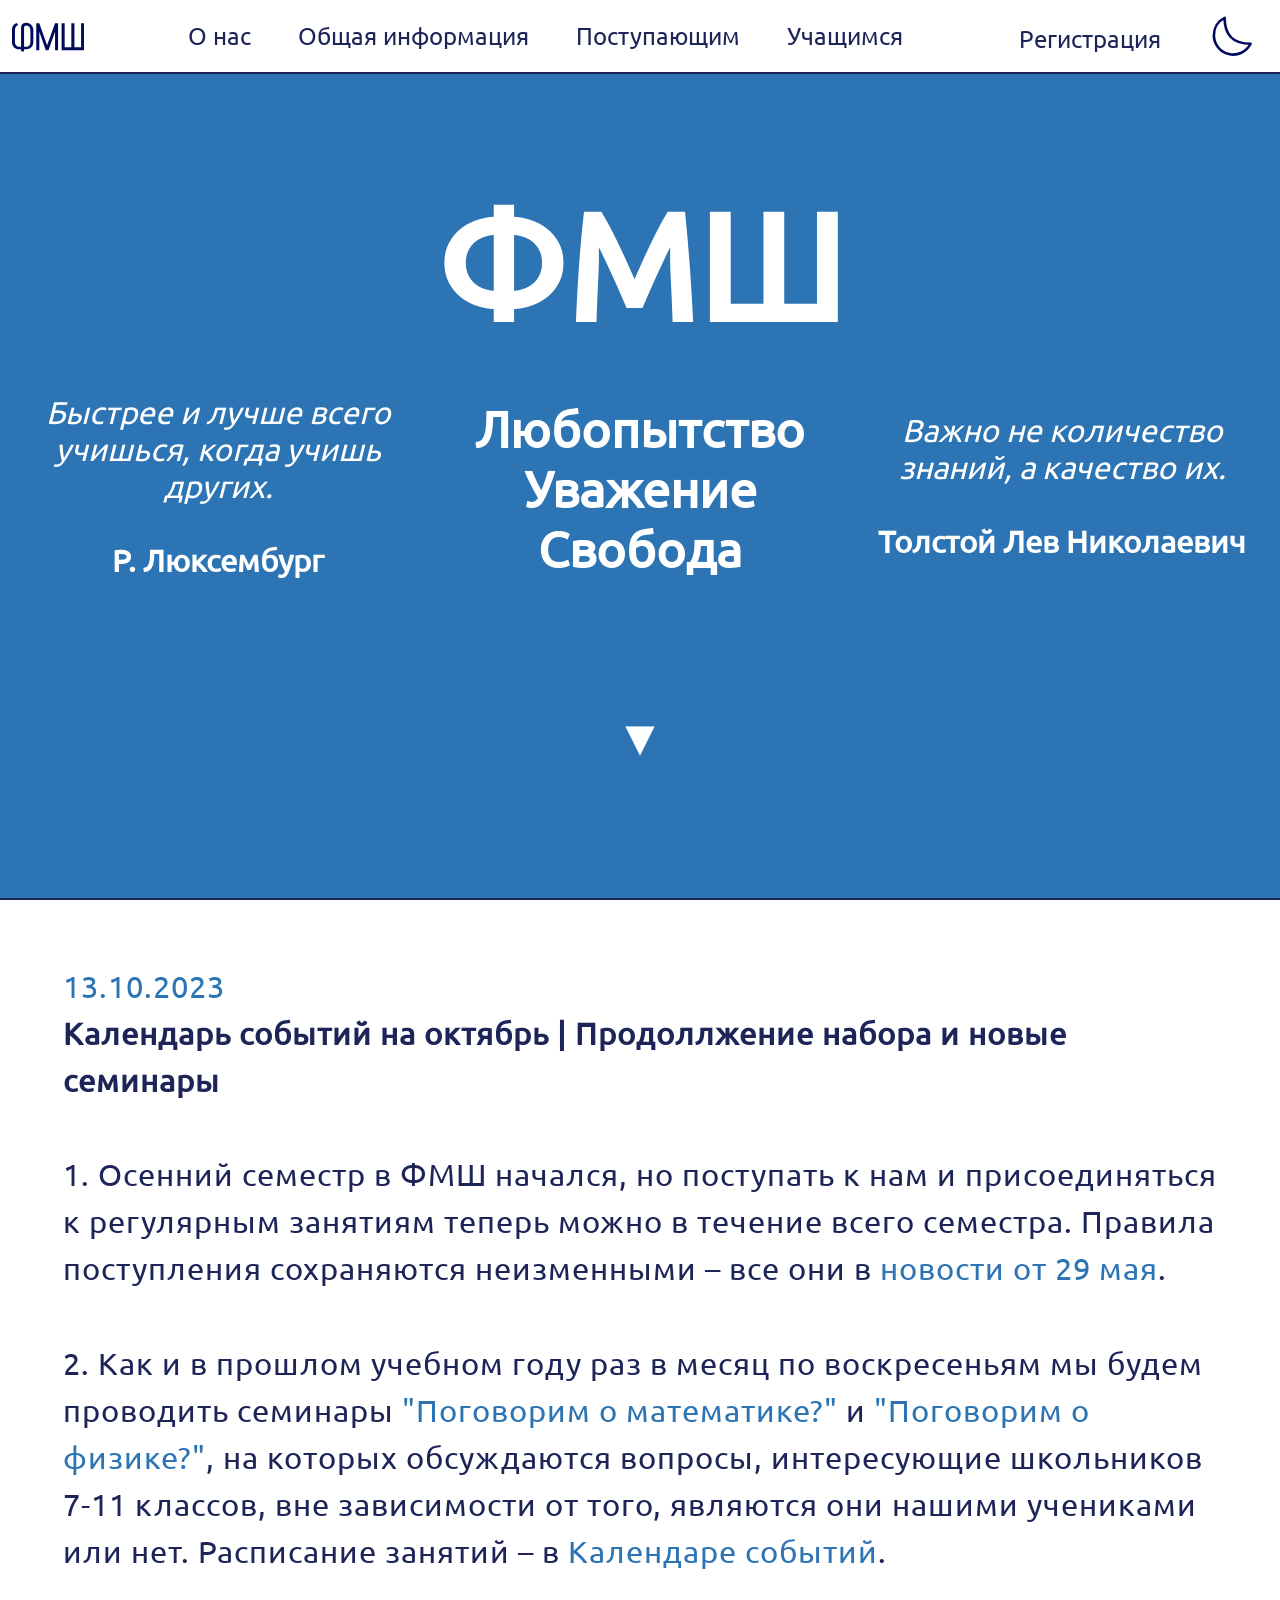
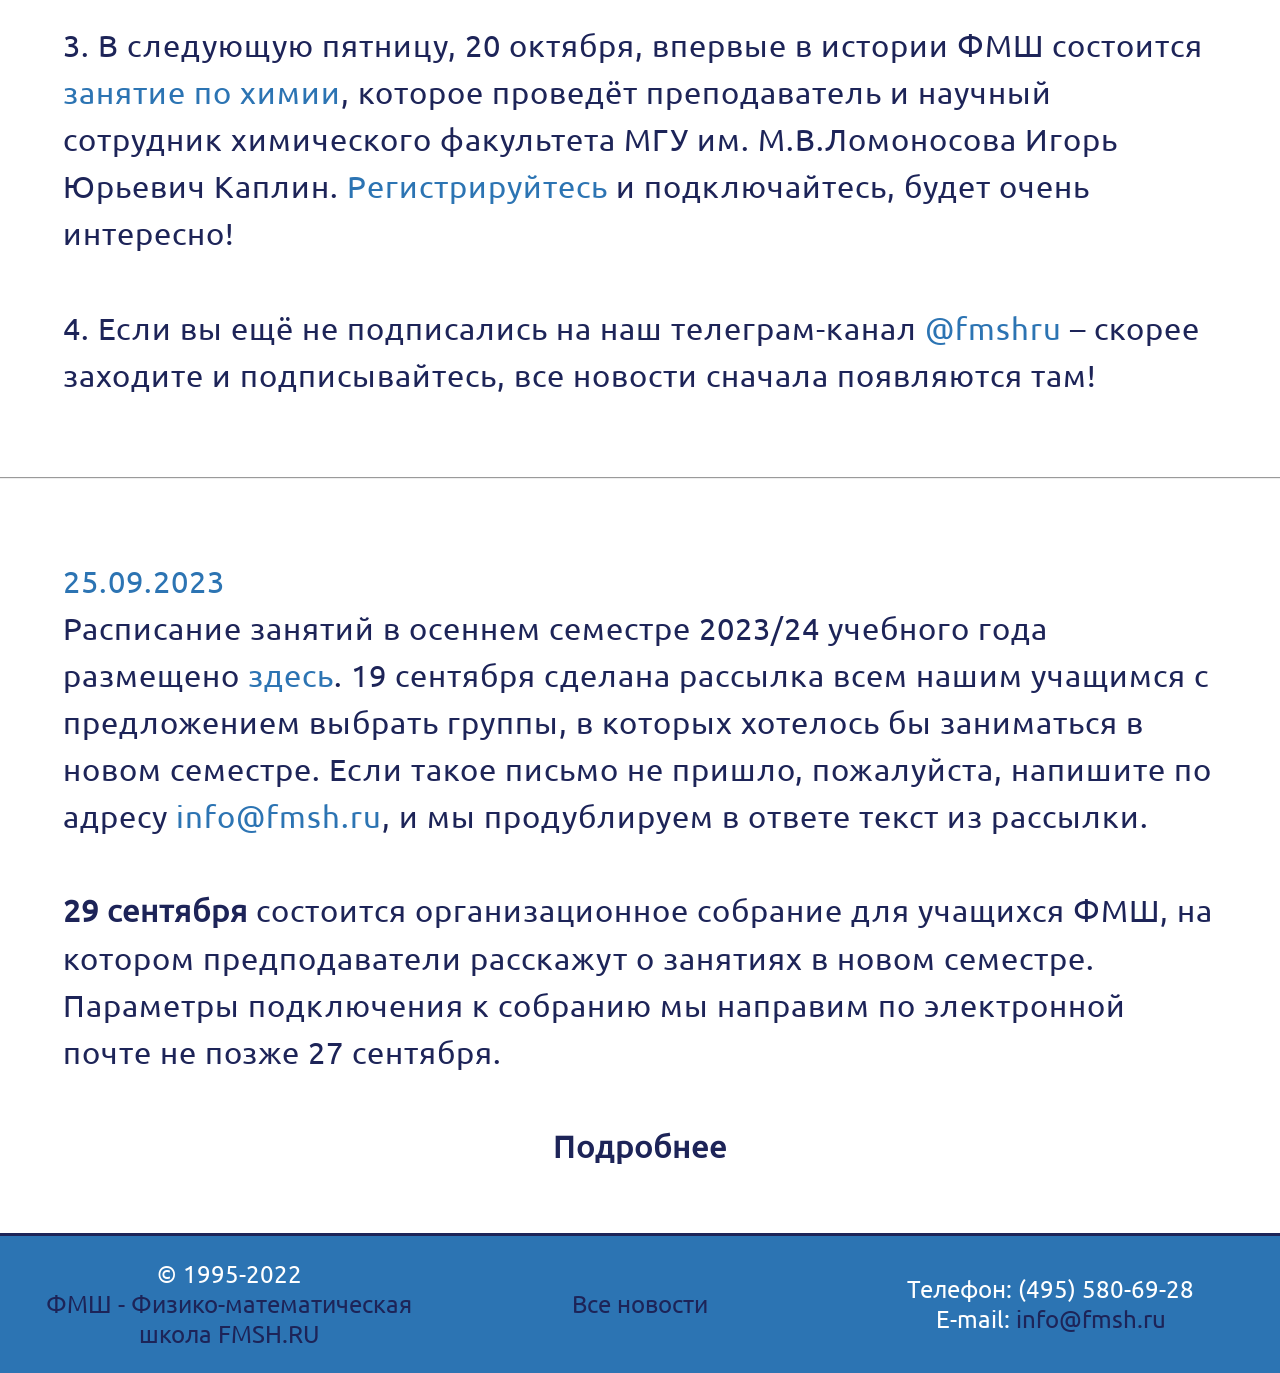
==== index.html @ 550b2a07 "Added quotes, tweaked the adaptove design" ====
<!doctype html>
<html lang="ru">

<head>
  <title>ФМШ :: Главная</title>

  <!-- General meta-tags -->
  <meta charset="utf-8">
  <meta name="description" content="Главная страница сайта ФМШ">
  <meta name="keywords" content="ФМШ, физико-математическая, физмат, школа, классическое образование, дополнительное образование, дистант, дистанционное образование, математика, физика, информатика">
  <meta content="width=device-width, initial-scale=1" name="viewport" />

  <!-- Robots' meta-tags -->
  <meta name="robots" content="index, follow">

  <!-- Resources -->
  <link rel="shortcut icon" href="favicon.ico" type="image/x-icon">
  <link rel="stylesheet" href="./css/styles.css">
  <script src="./js/scripts.js"></script>
</head>

<body>
  <div id="header-replacer"></div>
  <div id="header">
      <svg id="main-page-redirector" class="logo cursor-pointer" viewBox="0 0 500 500" xmlns="http://www.w3.org/2000/svg">
        <path d="M 126.655 191.862 L 125.856 190.673 Q 124.646 191.062 124.042 192.026 Q 123.437 192.989 123.437 194.527 L 123.437 200.513 Q 123.437 201.435 123.652 202.194 Q 123.867 202.952 124.329 203.506 Q 124.79 204.059 125.538 204.357 Q 126.286 204.654 127.332 204.654 L 128.049 204.654 L 128.049 205.679 L 129.566 205.863 L 129.566 204.654 L 130.407 204.654 Q 131.76 204.654 132.611 204.141 Q 133.461 203.629 133.851 202.706 Q 134.24 201.784 134.24 200.513 L 134.24 194.67 Q 134.24 193.42 133.789 192.497 Q 133.338 191.575 132.498 191.073 Q 131.657 190.57 130.468 190.57 Q 129.833 190.57 129.382 190.765 Q 128.931 190.96 128.634 191.298 Q 128.336 191.636 128.193 192.067 Q 128.049 192.497 128.049 192.969 L 128.049 203.383 L 127.332 203.383 Q 126.573 203.383 126.04 203.065 Q 125.507 202.747 125.231 202.163 Q 124.954 201.579 124.954 200.841 L 124.954 194.527 Q 124.954 193.707 125.169 193.164 Q 125.384 192.62 125.764 192.303 Q 126.143 191.985 126.655 191.862 Z M 130.407 203.383 L 129.566 203.383 L 129.566 193.276 Q 129.566 192.907 129.669 192.631 Q 129.771 192.354 130.007 192.2 Q 130.243 192.046 130.632 192.046 Q 131.35 192.046 131.821 192.436 Q 132.293 192.825 132.529 193.471 Q 132.764 194.117 132.764 194.916 L 132.764 200.841 Q 132.764 201.579 132.498 202.163 Q 132.231 202.747 131.709 203.065 Q 131.186 203.383 130.407 203.383 Z" transform="matrix(13.681724, 0, 0, 12.94599, -1689.293725, -2309.327882)"/>
        <path d="M 137.254 190.796 L 135.716 190.796 L 135.716 205.146 L 137.254 205.146 L 137.254 195.306 L 140.513 205.146 L 141.907 205.146 L 145.208 195.306 L 145.208 205.146 L 146.725 205.146 L 146.725 190.796 L 145.208 190.796 L 141.19 202.542 Z" transform="matrix(13.681724, 0, 0, 12.94599, -1689.293725, -2309.327882)"/>
        <path d="M 158.348 190.796 L 158.348 203.608 L 154.986 203.608 L 154.986 190.796 L 153.428 190.796 L 153.428 203.608 L 150.066 203.608 L 150.066 190.796 L 148.508 190.796 L 148.508 205.146 L 159.906 205.146 L 159.906 190.796 Z" transform="matrix(13.681724, 0, 0, 12.94599, -1689.293725, -2309.327882)"/>
      </svg>
    <div id="menu" class="navbar">
      <div class="dropdown vertical-align-center">
        <div class="dropbtn">
          <a href="faq.php">О нас</a>
          <div class="dropdown-content">
            <a href="faq.php#about">Что такое ФМШ</a>
            <a href="faq.php#history">История</a>
            <a href="faq.php#admin">Администрация</a>
            <a href="teachers.php">Преподаватели</a>
            <a href="contacts.php">Контакты</a>
          </div>
        </div>
      </div>
      <div class="dropdown vertical-align-center">
        <div class="dropbtn">
          <a href="news.php">Общая информация</a>
          <div class="dropdown-content">
            <a href="news.php">Новости</a>
            <a href="calendar.php">Календарь событий</a>
          </div>
        </div>
      </div>
      <div class="dropdown vertical-align-center">
        <div class="dropbtn">
          <a href="Entrance.php">Поступающим</a>
          <div class="dropdown-content">
            <a href="Entrance.php">Главное</a>
            <a href="resultExamen.php">Результаты экзаменов</a>
            <a href="variant.php">Варианты прошлых лет</a>
          </div>
        </div>
      </div>
      <div class="dropdown vertical-align-center">
        <div class="dropbtn">
          <a href="timetable.php">Учащимся</a>
          <div class="dropdown-content">
            <a href="timetable.php">Расписание</a>
            <a href="mathematics.php">Математика</a>
            <a href="physics.php">Физика</a>
            <a href="informatics.php">Информатика</a>
          </div>
        </div>
      </div>
    </div>
    <div class="horizontal-align-center">
      <a href="register.php" id="register">Регистрация</a>
      <svg xmlns="http://www.w3.org/2000/svg" class="x-small-padding logo cursor-pointer" id="theme-switcher" fill="none" viewBox="0 0 24 24" color="#000000"><path stroke="#000000" stroke-width="1.3" stroke-linecap="round" stroke-linejoin="round" d="M3 11.507a9.493 9.493 0 0 0 18 4.219c-8.507 0-12.726-4.22-12.726-12.726A9.494 9.494 0 0 0 3 11.507Z"></path></svg>
    </div>
  </div>
  <div id="mobile-navbar">
    <div class="vertical-align-center">
      <svg xmlns="http://www.w3.org/2000/svg" id="menu-button" class="emoji small-padding cursor-pointer" fill="none" viewBox="0 0 24 24" color="#000000"><path stroke="#000000" stroke-width="1.3" stroke-linecap="round" stroke-linejoin="round" d="M3 5h18M3 12h18M3 19h18"></path></svg>
    </div>
    <div class="mobile-navbar-link">
      <a href="faq.php">О нас</a>
    </div>
    <div class="mobile-navbar-link">
      <a href="news.php">Новости</a>
    </div>
    <div class="mobile-navbar-link">
      <a href="Entrance.php">Поступающим</a>
    </div>
    <div class="mobile-navbar-link">
      <a href="timetable.php">Учащимся</a>
    </div>
  </div>
  <div id="content">
    <div id="main-block">
      <div class="screen-third small-padding">
        <p class="quote">
          <i>Быстрее и лучше всего учишься, когда учишь других.</i>
          <br>
          <br>
          <b> Р. Люксембург </b>
        </p>
      </div>
      <div class="screen-third">
        <div class="vertical-align-center" style="flex: 1">
          <h1>ФМШ</h1>
        </div>
        <div id="slogan" class="vertical-align-center" style="flex: 1">
          <h2>Любопытство</h2>
          <h2>Уважение</h2>
          <h2>Свобода</h2>
        </div>
        <div class="vertical-align-center" style="flex: 1">
          <h3 class="floating cursor-pointer" id="scroller-1">
            ▼
          </h3>
        </div>
      </div>
      <div class="screen-third small-padding">
        <p class="quote">
          <i>Важно не количество знаний, а качество их.</i>
          <br>
          <br>
          <b> Толстой Лев Николаевич </b>
        </p>
      </div>
    </div>
    <div id="news">
      <div id="article-1" class="article">
        <div class="date">13.10.2023</div>
        <div class="article-text">
          <b>Календарь событий на октябрь | Продоллжение набора и новые семинары</b>
          <br><br>
          1. Осенний семестр в ФМШ начался, но поступать к нам и присоединяться к регулярным занятиям теперь можно в течение всего семестра. Правила поступления сохраняются неизменными – все они в <a href="#20230529">новости от 29 мая</a>.
          <br><br>
          2. Как и в прошлом учебном году раз в месяц по воскресеньям мы будем проводить семинары <a href="https://fmsh.ru/register.php?event=0dd71e706b844d7f4b781d222c8feb72">"Поговорим о математике?"</a> и <a href="https://fmsh.ru/register.php?event=3db3036c320fc97c6e656b41b08ceb99">"Поговорим о физике?"</a>, на которых обсуждаются вопросы, интересующие школьников 7-11 классов, вне зависимости от того, являются они нашими учениками или нет. Расписание занятий – в <a href="https://fmsh.ru/calendar.php">Календаре событий</a>.
          <br><br>
          3. В следующую пятницу, 20 октября, впервые в истории ФМШ состоится <a href="https://fmsh.ru/calendar.php#20231020">занятие по химии</a>, которое проведёт преподаватель и научный сотрудник химического факультета МГУ им. М.В.Ломоносова Игорь Юрьевич Каплин. <a href="https://fmsh.ru/register.php?event=101f2c8f809dcdaf25b923acf582dee6">Регистрируйтесь</a> и подключайтесь, будет очень интересно!
          <br><br>
          4. Если вы ещё не подписались на наш телеграм-канал <a href="https://t.me/fmshru">@fmshru</a> – скорее заходите и подписывайтесь, все новости сначала появляются там!
        </div>
      </div>
      <hr>
      <div id="article-2" class="article">
        <div class="date">25.09.2023</div>
        <div class="article-text">
          Расписание занятий в осеннем семестре 2023/24 учебного года размещено <a href="https://fmsh.ru/timetable.php">здесь</a>. 19 сентября сделана рассылка всем нашим учащимся с предложением выбрать группы, в которых хотелось бы заниматься в новом семестре. Если такое письмо не пришло, пожалуйста, напишите по адресу <a href="mailto:info@fmsh.ru">info@fmsh.ru</a>, и мы продублируем в ответе текст из рассылки.
          <br><br>
          <b>29 сентября</b> состоится организационное собрание для учащихся ФМШ, на котором предподаватели расскажут о занятиях в новом семестре. Параметры подключения к собранию мы направим по электронной почте не позже 27 сентября.
        </div>
        <br>
        <div class="show-more-button" onclick="location.href = 'fmsh.ru/news.php'"><b>Подробнее</b></div>
      </div>
    </div>
  </div>
  <div id="footer">
    <div id="copyright">
      © 1995-2022 <a href="mailto:info@fmsh.ru">ФМШ - Физико-математическая школа FMSH.RU</a>
    </div>
    <a href="news.php">Все новости</a>
    <div id="contacts">
      <div id="phone">Телефон: (495) 580-69-28</div>
      <div id="email">
        E-mail: <a href="mailto:info@fmsh.ru">info@fmsh.ru</a>
      </div>
    </div> 
  </div>
</body>

</html>
---- css/styles.css ----
/* ------ MAIN STYLING ------ */
@media screen and (min-width: 926px) {
    :root {
        --dark-blue: #1d2458;
        --blue: #2C74B3;
        --white: #ffffff;
        --theme-emoji-bright: invert(13%) sepia(42%) saturate(3586%) hue-rotate(220deg) brightness(86%) contrast(127%);
        --theme-emoji-dark: invert(100%) sepia(5%) saturate(19%) hue-rotate(180deg) brightness(106%) contrast(105%);
        
        --header-height: 3rem;

        --proportional-padding: 2em;
        --proportional-small-padding: 1em;
        --proportional-x-small-padding: 0.5em;
        --proportional-xx-small-padding: 0.25em;

        --small-font-size: 75%;
    }
    .navbar {
        margin-top: auto;
        margin-bottom: auto;
    
        display: inline-block;
    
        overflow: hidden;
    
        background-color: inherit;
    
        display: flex;
        flex-direction: row;
        justify-content: center;
        align-content: center;
        flex-wrap: wrap;
    
        height: 100%;
    }
    #mobile-navbar {
        display: none;
    }
    #main-block > * {
        text-align: center;
    }
    #main-block h1 {
        font-size: 150px;
        margin-bottom: 0;
    }
    #main-block h2 {
        font-size: 50px;
        margin: 0;
    }
    #main-block h3 {
        font-size: 50px;
        margin-top: 0;
    }
}
@media screen and (max-width: 925px) and (min-width: 720px) {
    :root {
        --dark-blue: #1d2458;
        --blue: #2C74B3;
        --white: #ffffff;
        --theme-emoji-bright: invert(13%) sepia(42%) saturate(3586%) hue-rotate(220deg) brightness(86%) contrast(127%);
        --theme-emoji-dark: invert(100%) sepia(5%) saturate(19%) hue-rotate(180deg) brightness(106%) contrast(105%);
        
        --header-height: 3rem;

        --proportional-padding: 2em 1em;
        --proportional-small-padding: 1em 0.5em;
        --proportional-x-small-padding: 0.5em 0.2em;
        --proportional-xx-small-padding: 0.25em 0.1em;

        --small-font-size: 75%;
    }
    .navbar {
        margin-top: auto;
        margin-bottom: auto;
    
        display: inline-block;
    
        overflow: hidden;
    
        background-color: inherit;
    
        display: flex;
        flex-direction: row;
        justify-content: center;
        align-content: center;
        flex-wrap: wrap;
    
        height: 100%;
    }
    #mobile-navbar {
        display: none;
    }
    #main-block > * {
        text-align: center;
    }
    #main-block h1 {
        font-size: 130px;
        margin-bottom: 10%;
    }
    #main-block h2 {
        font-size: 50px;
        margin: 0;
    }
    #main-block h3 {
        font-size: 50px;
        margin-top: 10%;
    }
}
@media screen and (max-width: 719px) {
    :root {
        --dark-blue: #1d2458;
        --blue: #2C74B3;
        --white: #ffffff;
        --theme-emoji-bright: invert(13%) sepia(42%) saturate(3586%) hue-rotate(220deg) brightness(86%) contrast(127%);
        --theme-emoji-dark: invert(100%) sepia(5%) saturate(19%) hue-rotate(180deg) brightness(106%) contrast(105%);
        
        --header-height: 3rem;

        --proportional-padding: 1em;
        --proportional-small-padding: 0.5em;
        --proportional-x-small-padding: 0.2em;
        --proportional-xx-small-padding: 0.1em;

        --small-font-size: 75%;
    }
    .navbar {
        display: none;
    }
    #mobile-navbar {
        z-index: 3;
        display: block;
        position: fixed;
        bottom: calc(var(--header-height) / 2);
        right: calc(var(--header-height) / 2);
        width: var(--header-height);
        height: var(--header-height);
        border-radius: 50%;
        background-color: var(--white);
        border: 2px solid var(--dark-blue);
    }
    .mobile-navbar-link {
        position: relative;
        bottom: calc((var(--header-height)) * 5);
        transform: translateX(150%);
        margin: 0.1em;
        background-color: var(--white);
        color: var(--dark-blue);
        padding: var(--proportional-small-padding);
        width: max-content;
        max-height: var(--header-height);
        text-align: right;
        float: right;
        border: 2px solid var(--dark-blue);
        border-radius: 5px;
        overflow: hidden;
    }
    @keyframes appear {
        0% {
            transform: translateX(150%);
        }
        100% {
            transform: translateX(0);
        }
    }
    @-o-keyframes appear {
        0% {
            transform: translateX(150%);
        }
        100% {
            transform: translateX(0);
        }
    }
    @-moz-keyframes appear {
        0% {
            transform: translateX(150%);
        }
        100% {
            transform: translateX(0);
        }
    }
    @-webkit-keyframes appear {
        0% {
            transform: translateX(150%);
        }
        100% {
            transform: translateX(0);
        }
    }
    .appearing {
        animation: appear 0.2s ease-in forwards;
        -moz-animation: appear 0.2s ease-in forwards;
        -o-animation: appear 0.2s ease-in forwards;
        -webkit-animation: appear 0.2s ease-in forwards;
    }
    @keyframes disappear {
        0% {
            transform: translateX(0);
        }
        100% {
            transform: translateX(150%);
        }
    }
    @-o-keyframes disappear {
        0% {
            transform: translateX(0);
        }
        100% {
            transform: translateX(150%);
        }
    }
    @-moz-keyframes disappear {
        0% {
            transform: translateX(0);
        }
        100% {
            transform: translateX(150%);
        }
    }
    @-webkit-keyframes disappear {
        0% {
            transform: translateX(0);
        }
        100% {
            transform: translateX(150%);
        }
    }
    .disappearing {
        animation: disappear 0.2s ease-out forwards;
        -moz-animation: disappear 0.2s ease-out forwards;
        -o-animation: disappear 0.2s ease-out forwards;
        -webkit-animation: disappear 0.2s ease-out forwards;
    }
    @keyframes rotate {
        0% {
            rotate: 0;
        }
        100% {
            rotate: -90deg;
        }
    }
    @-o-keyframes rotate {
        0% {
            rotate: 0;
        }
        100% {
            rotate: -90deg;
        }
    }
    @-moz-keyframes rotate {
        0% {
            rotate: 0;
        }
        100% {
            rotate: -90deg;
        }
    }
    @-webkit-keyframes rotate {
        0% {
            rotate: 0;
        }
        100% {
            rotate: -90deg;
        }
    }
    .rotating {
        animation: rotate 0.2s ease-in forwards;
        -moz-animation: rotate 0.2s ease-in forwards;
        -o-animation: rotate 0.2s ease-in forwards;
        -webkit-animation: rotate 0.2s ease-in forwards;
    }
    @keyframes rotate-back {
        0% {
            rotate: -90deg;
        }
        100% {
            rotate: 0;
        }
    }
    @-o-keyframes rotate-back {
        0% {
            rotate: -90deg;
        }
        100% {
            rotate: 0;
        }
    }
    @-moz-keyframes rotate-back {
        0% {
            rotate: -90deg;
        }
        100% {
            rotate: 0;
        }
    }
    @-webkit-keyframes rotate-back {
        0% {
            rotate: -90deg;
        }
        100% {
            rotate: 0;
        }
    }
    .rotating-back {
        animation: rotate-back 0.2s ease-out forwards;
        -moz-animation: rotate-back 0.2s ease-out forwards;
        -o-animation: rotate-back 0.2s ease-out forwards;
        -webkit-animation: rotate-back 0.2s ease-out forwards;
    }
    #slogan {
        display: none;
    }
    #main-block > * {
        text-align: center;
        margin: 0;
    }
    #main-block h1 {
        font-size: 700%;
        margin-bottom: 10%;
        margin-top: 70%;
    }
    #main-block h3 {
        font-size: 300%;
        margin-bottom: 70%;
        margin-top: 10%;
    }
    .quote {
        display: none;
    }
    body {
        overflow-y: scroll;
        overflow-x: hidden;
        scrollbar-width: none; /* Firefox */
        -ms-overflow-style: none;  /* Internet Explorer 10+ */
    }
    body::-webkit-scrollbar { /* WebKit */
        overflow-x: hidden;
        width: 0;
        height: 0;
    }
    #register {
        border-radius: 5px;
    }
}
@font-face {
    font-family: UbuntuRegular;
    src: url("../Ubuntu-Regular.ttf");
}
html, body {
    height: 100%;
    background-color: var(--white);
    font-family: UbuntuRegular;
    font-size: calc(0.75em + 1vw);
    margin: 0;
    box-sizing: border-box;
    -webkit-user-select: none; /* Safari */
    -ms-user-select: none; /* IE 10 and IE 11 */
    user-select: none; /* Standard syntax */
}
*, *:before, *:after {
    box-sizing: inherit;
}
*:focus, *:active {
    -webkit-tap-highlight-color: transparent;
    outline: none;
    cursor: default;
    -webkit-tap-highlight-color: transparent;
}
* {
    scrollbar-width: thin;
    scrollbar-color: var(--blue) var(--white);
}
*::-webkit-scrollbar {
    width: 12px;
}
*::-webkit-scrollbar-track {
    background: var(--white);
} 
*::-webkit-scrollbar-thumb {
    background-color: var(--blue);
    border-radius: 20px;
    border: 3px solid var(--white);
}
*::-o-scrollbar {
    width: 12px;
}
*::-o-scrollbar-track {
    background: var(--white);
} 
*::-o-scrollbar-thumb {
    background-color: var(--blue);
    border-radius: 20px;
    border: 3px solid var(--white);
}
*::-moz-scrollbar {
    width: 12px;
}
*::-moz-scrollbar-track {
    background: var(--white);
} 
*::-moz-scrollbar-thumb {
    background-color: var(--blue);
    border-radius: 20px;
    border: 3px solid var(--white);
}
/* ------ MAIN STYLING ------ */

/* ----- GENERAL STYLING ---- */
.xx-small-padding {
    padding: var(--proportional-xx-small-padding);
}
.x-small-padding {
    padding: var(--proportional-x-small-padding);
}
.small-padding {
    padding: var(--proportional-small-padding);
}
a {
    display: inline-block;

    color: var(--dark-blue);

    margin-top: auto;
    margin-bottom: auto;

    text-decoration: none;
    text-align: center;
}
button {
    border: none;
    text-align: center;
    text-decoration: none;

    display: block;

    background-color: inherit;
    color: var(--dark-blue);

    cursor: pointer;
}
hr {
    border-right : 0;
    border-left: 0;
    width: 100%;
}
.vertical-align-center {
    display: flex;
    flex-direction: column;
    justify-content: center;
}
.horizontal-align-center {
    display: flex;
    flex-direction: row;
    justify-content: center;
}
/* ----- GENERAL STYLING ---- */

/* ----- HEADER STYLING ----- */
#header-replacer {
    background-color: var(--white);
    width: 100%;
    height: var(--header-height);
}
#header {
    display: flex;
    flex-direction: row;
    justify-content: space-between;
    align-content: center;

    z-index: 3;

    height: var(--header-height);
    position: fixed;
    width: 100%;
    top: 0;
    font-size: var(--small-font-size);
    border-bottom: 2px solid var(--dark-blue);
}
.dropbtn {
    border: none;
    outline: none;
    background-color: inherit;
    margin: 0;
    overflow: hidden;
}
.dropdown:hover {
    background-color: var(--dark-blue);
}
.dropbtn:hover > a {
    color: var(--white);
}
.navbar a {
    padding: var(--proportional-small-padding);
}
.dropdown-content {
    display: none;
    position: absolute;
    z-index: 1;
    border-radius: 0 0 0.2em 0.2em;
    border-bottom: 2px solid var(--dark-blue);
    border-right: 2px solid var(--dark-blue);
    border-left: 2px solid var(--dark-blue);
    border-top: 2px solid var(--dark-blue);
    background-color: var(--white);
}
.dropdown-content > a {
    float: none;
    display: block;
    text-align: left;
}
.dropdown:hover .dropdown-content {
    display: block;
}
#register:hover, #register:hover > a {
    background-color: var(--dark-blue);
    color: var(--white);
}
#register {
    padding: var(--proportional-small-padding);
}
.emoji {
    filter: var(--theme-emoji-bright);
}
.logo {
    filter: var(--theme-emoji-bright);
    margin-left: 0.5em;
    margin-right: 0.5em;
}
/* ----- HEADER STYLING ----- */

/* --- MAIN-BLOCK STYLING --- */
#main-block {
    width: 100%;
    height: calc(100vh - var(--header-height));
    display: flex;
    flex-direction: row;
    justify-content: space-evenly;
    align-content: center;
    border-bottom: var(--dark-blue) solid 2px;
}
.screen-third {
    flex: 1;
    display: flex;
    height: 100%;
    flex-direction: column;
    justify-content: center;
    align-content: center;
}
@keyframes float {
    0% {
        transform: translatey(0px);
    }
    50% {
        transform: translatey(-20px);
    }
    100% {
        transform: translatey(0px);
    }
}
@-o-keyframes float {
    0% {
        transform: translatey(0px);
    }
    50% {
        transform: translatey(-20px);
    }
    100% {
        transform: translatey(0px);
    }
}
@-moz-keyframes float {
    0% {
        transform: translatey(0px);
    }
    50% {
        transform: translatey(-20px);
    }
    100% {
        transform: translatey(0px);
    }
}
@-webkit-keyframes float {
    0% {
        transform: translatey(0px);
    }
    50% {
        transform: translatey(-20px);
    }
    100% {
        transform: translatey(0px);
    }
}

@keyframes link_chosen {
    0% {
        text-decoration-color: rgba(0, 0, 0, 0);
    }
    100% {
        text-decoration-color: var(--dark-blue);
    }
}
@-o-keyframes link_chosen {
    0% {
        text-decoration-color: rgba(0, 0, 0, 0);
    }
    100% {
        text-decoration-color: var(--dark-blue);
    }
}
@-moz-keyframes link_chosen {
    0% {
        text-decoration-color: rgba(0, 0, 0, 0);
    }
    100% {
        text-decoration-color: var(--dark-blue);
    }
}
@-webkit-keyframes link_chosen {
    0% {
        text-decoration-color: rgba(0, 0, 0, 0);
    }
    100% {
        text-decoration-color: var(--dark-blue);
    }
}

.dropdown-content > :hover {
    text-decoration: underline;
    animation: link_chosen 0.5s ease-out forwards;
    -moz-animation: link_chosen 0.5s ease-out forwards;
    -o-animation: link_chosen 0.5s ease-out forwards;
    -webkit-animation: link_chosen 0.5s ease-out forwards;
}
.floating {
    animation: float 2s ease-in-out infinite;
    -moz-animation: float 2s ease-in-out infinite;
    -o-animation: float 2s ease-in-out infinite;
    -webkit-animation: float 2s ease-in-out infinite;
}
#scroller-1 {
    padding: var(--medium-padding);
    z-index: 1;
}
.cursor-pointer:hover {
    cursor: pointer;
}
/* --- MAIN-BLOCK STYLING --- */

/* ------ TEXT STYLING ------ */
#news {
    display: flex;
    flex-direction: column;
    justify-content: space-around;
    align-content: center;
}
.article {
    color: var(--dark-blue);

    line-height: 1.5em;
    letter-spacing: 1px;

    margin-top: auto;
    margin-bottom: auto;

    padding: var(--proportional-padding);
}
.article a {
    color: var(--blue);
    display: inline;
}
.article a:hover {
    color: var(--dark-blue);
}
.date {
    color: var(--blue);
}
.show-more-button {
    width: 100%;
    text-align: center;
    cursor: pointer;
}
/* ------ TEXT STYLING ------ */

/* ----- FOOTER STYLING ----- */
#footer {
    bottom: 0;

    display: flex;
    flex-direction: row;
    justify-content: space-around;
    align-content: center;
    flex-wrap: wrap;

    width: 100%;

    background-color: var(--blue);
    color: var(--white);

    border-top: var(--dark-blue);
    border-width: 3px;
    border-style: solid;
    border-right: var(--blue);
    border-left: var(--blue);
    border-bottom: var(--blue);

    font-size: var(--small-font-size);
    padding: var(--proportional-small-padding);
}
#footer a {
    color: var(--dark-blue);
}
#footer a:hover {
    color: var(--white);
}
#footer > * {
    flex: 1;
    text-align: center;

    display: inline-block;

    margin-top: auto;
    margin-bottom: auto;
}
/* ----- FOOTER STYLING ----- */
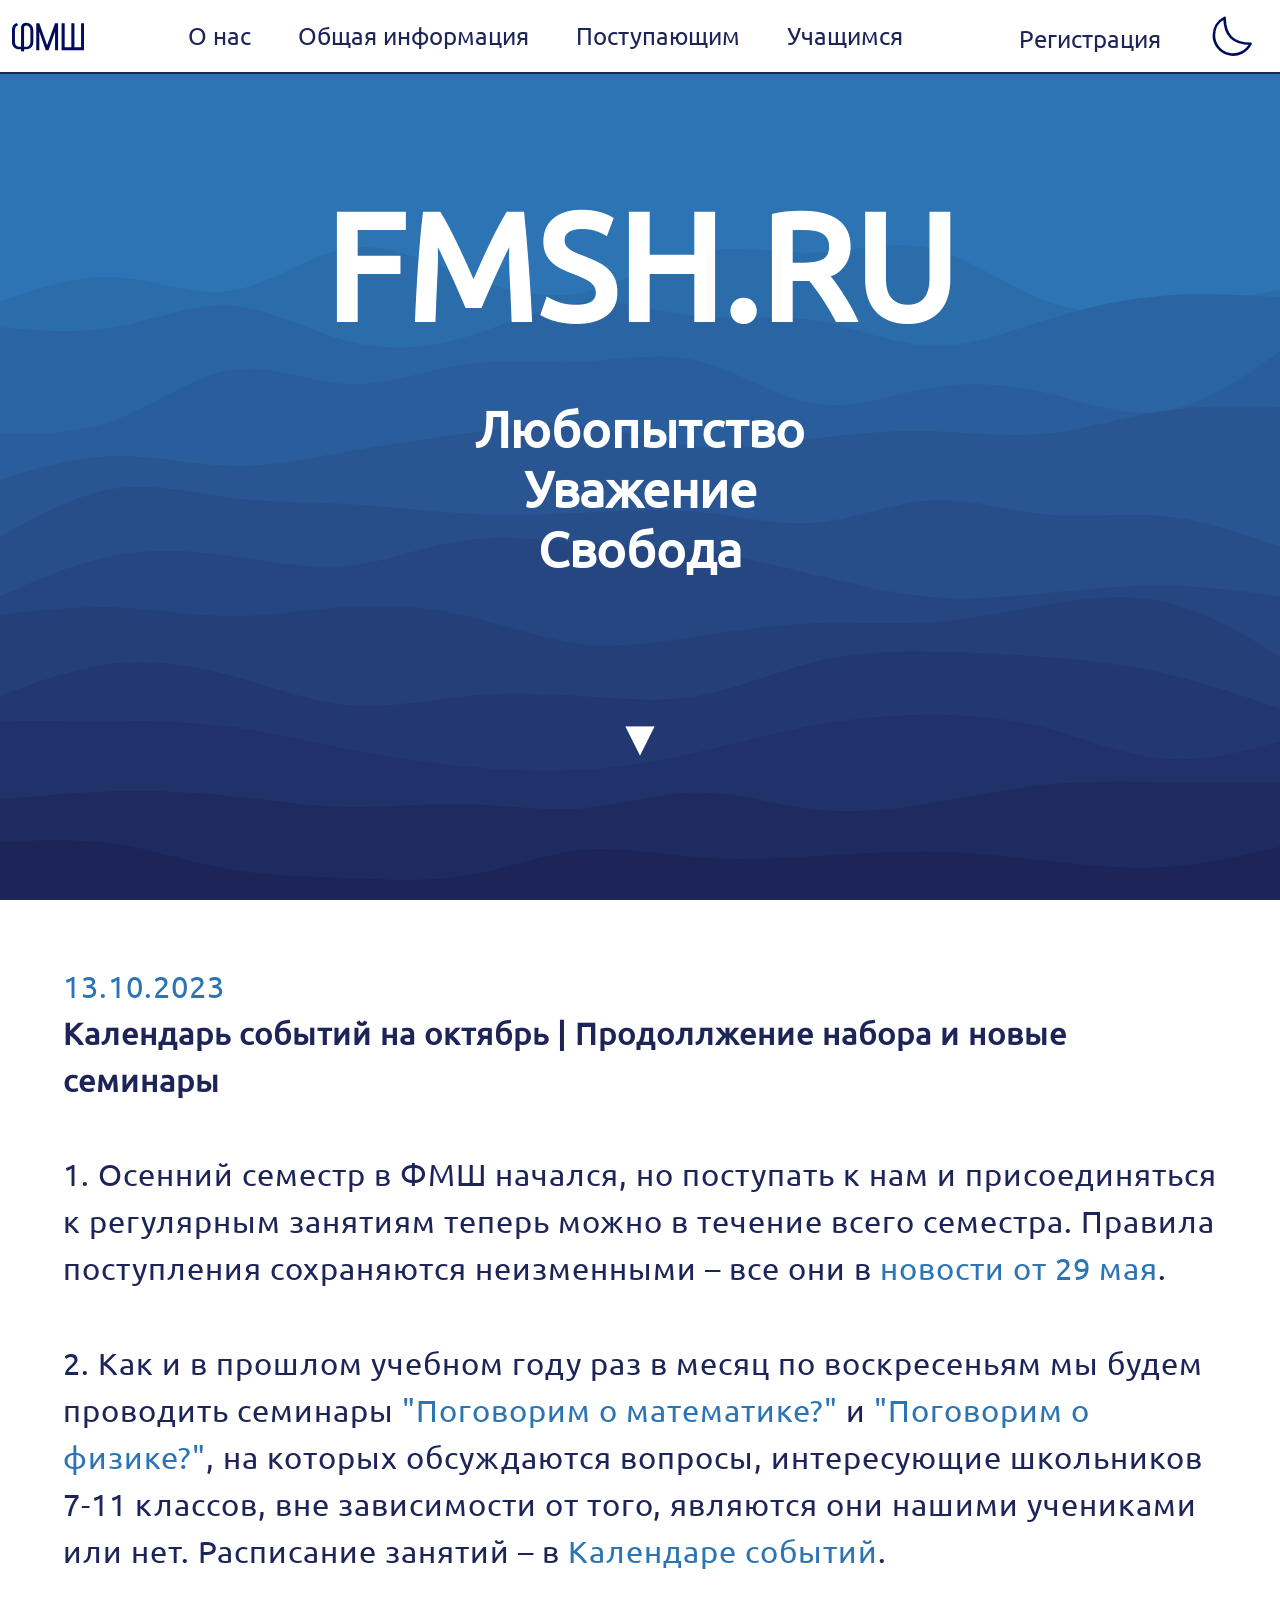
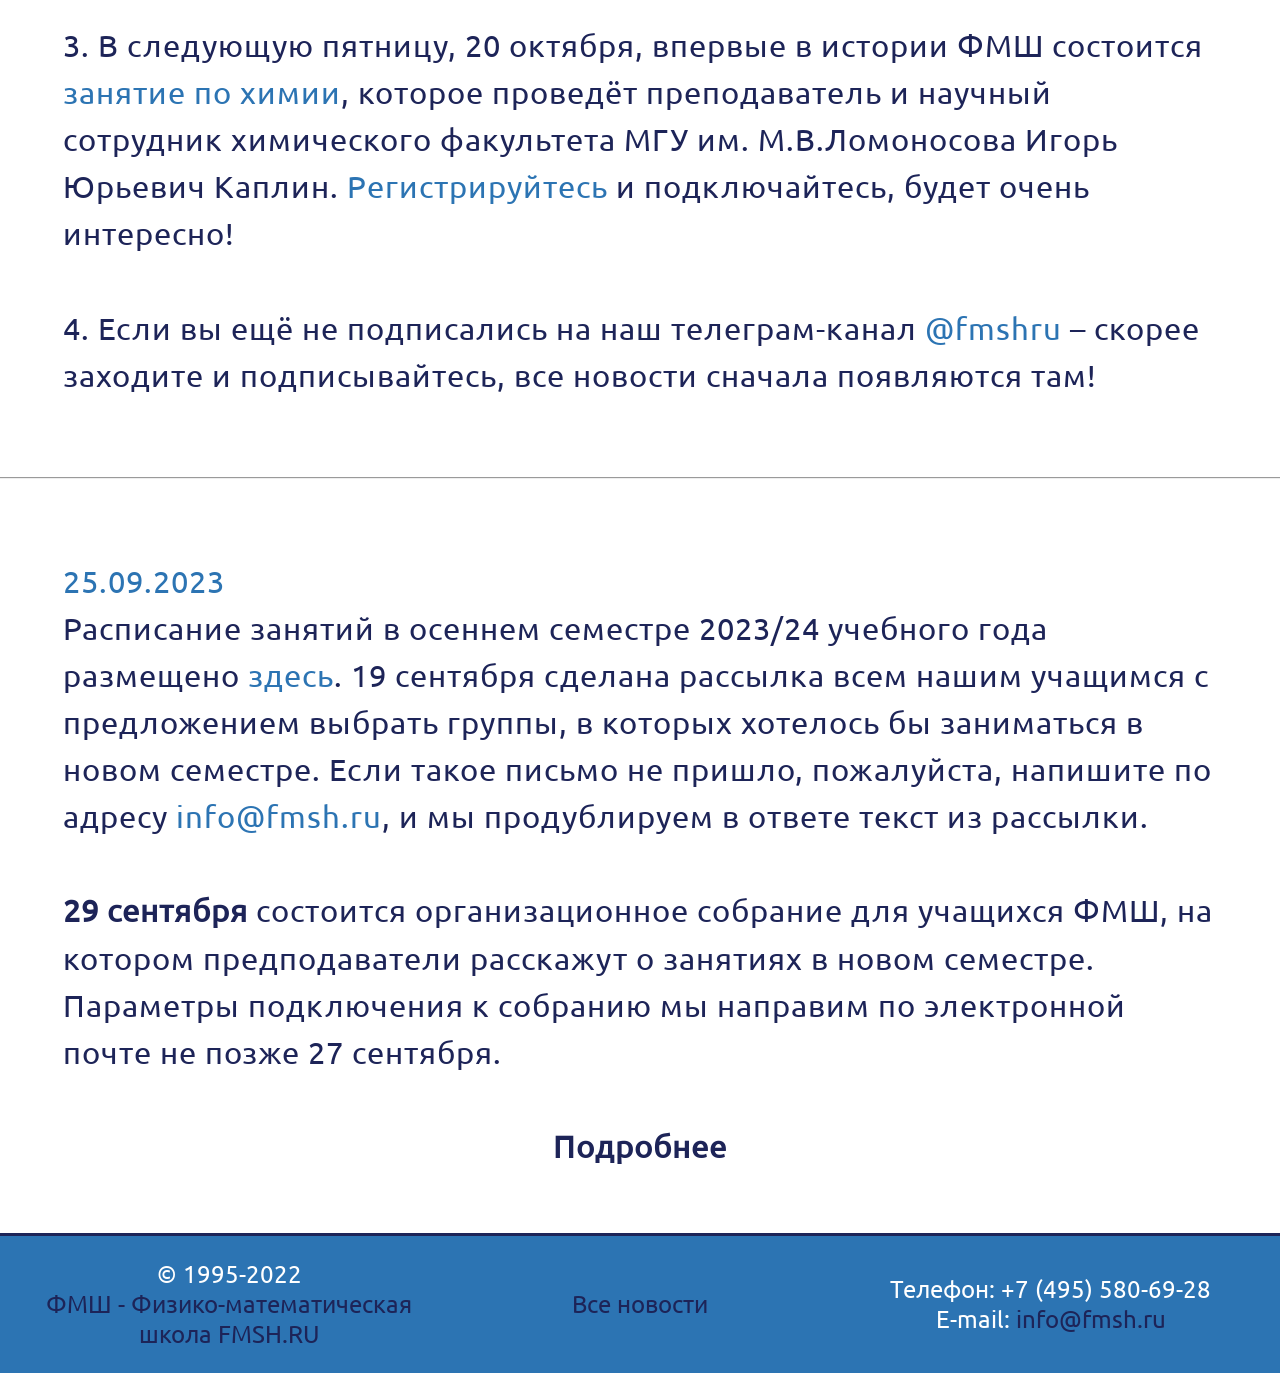
==== commit 29a87961: "Remade main-block bg and tweaked styling a little." ====
--- a/index.html
+++ b/index.html
@@ -96,16 +96,10 @@
   <div id="content">
     <div id="main-block">
       <div class="screen-third small-padding">
-        <p class="quote">
-          <i>Быстрее и лучше всего учишься, когда учишь других.</i>
-          <br>
-          <br>
-          <b> Р. Люксембург </b>
-        </p>
       </div>
       <div class="screen-third">
         <div class="vertical-align-center" style="flex: 1">
-          <h1>ФМШ</h1>
+          <h1>FMSH.RU</h1>
         </div>
         <div id="slogan" class="vertical-align-center" style="flex: 1">
           <h2>Любопытство</h2>
@@ -119,12 +113,6 @@
         </div>
       </div>
       <div class="screen-third small-padding">
-        <p class="quote">
-          <i>Важно не количество знаний, а качество их.</i>
-          <br>
-          <br>
-          <b> Толстой Лев Николаевич </b>
-        </p>
       </div>
     </div>
     <div id="news">
@@ -161,7 +149,7 @@
     </div>
     <a href="news.php">Все новости</a>
     <div id="contacts">
-      <div id="phone">Телефон: (495) 580-69-28</div>
+      <div id="phone">Телефон: +7 (495) 580-69-28</div>
       <div id="email">
         E-mail: <a href="mailto:info@fmsh.ru">info@fmsh.ru</a>
       </div>
--- a/css/styles.css
+++ b/css/styles.css
@@ -1,5 +1,4 @@
-/* ------ MAIN STYLING ------ */
-@media screen and (min-width: 926px) {
+@media screen and (min-width: 1600px) {
     :root {
         --dark-blue: #1d2458;
         --blue: #2C74B3;
@@ -41,19 +40,19 @@
         text-align: center;
     }
     #main-block h1 {
-        font-size: 150px;
+        font-size: 200px;
         margin-bottom: 0;
     }
     #main-block h2 {
-        font-size: 50px;
+        font-size: 75px;
         margin: 0;
     }
     #main-block h3 {
-        font-size: 50px;
+        font-size: 75px;
         margin-top: 0;
     }
 }
-@media screen and (max-width: 925px) and (min-width: 720px) {
+@media screen and (max-width: 1599px) and (min-width: 950px) {
     :root {
         --dark-blue: #1d2458;
         --blue: #2C74B3;
@@ -63,10 +62,10 @@
         
         --header-height: 3rem;
 
-        --proportional-padding: 2em 1em;
-        --proportional-small-padding: 1em 0.5em;
-        --proportional-x-small-padding: 0.5em 0.2em;
-        --proportional-xx-small-padding: 0.25em 0.1em;
+        --proportional-padding: 2em;
+        --proportional-small-padding: 1em;
+        --proportional-x-small-padding: 0.5em;
+        --proportional-xx-small-padding: 0.25em;
 
         --small-font-size: 75%;
     }
@@ -95,8 +94,8 @@
         text-align: center;
     }
     #main-block h1 {
-        font-size: 130px;
-        margin-bottom: 10%;
+        font-size: 150px;
+        margin-bottom: 0;
     }
     #main-block h2 {
         font-size: 50px;
@@ -104,10 +103,64 @@
     }
     #main-block h3 {
         font-size: 50px;
+        margin-top: 0;
+    }
+}
+@media screen and (max-width: 949px) and (min-width: 720px) {
+    :root {
+        --dark-blue: #1d2458;
+        --blue: #2C74B3;
+        --white: #ffffff;
+        --theme-emoji-bright: invert(13%) sepia(42%) saturate(3586%) hue-rotate(220deg) brightness(86%) contrast(127%);
+        --theme-emoji-dark: invert(100%) sepia(5%) saturate(19%) hue-rotate(180deg) brightness(106%) contrast(105%);
+        
+        --header-height: 3rem;
+
+        --proportional-padding: 2em 1em;
+        --proportional-small-padding: 1em 0.5em;
+        --proportional-x-small-padding: 0.5em 0.2em;
+        --proportional-xx-small-padding: 0.25em 0.1em;
+
+        --small-font-size: 75%;
+    }
+    .navbar {
+        margin-top: auto;
+        margin-bottom: auto;
+    
+        display: inline-block;
+    
+        overflow: hidden;
+    
+        background-color: inherit;
+    
+        display: flex;
+        flex-direction: row;
+        justify-content: center;
+        align-content: center;
+        flex-wrap: wrap;
+    
+        height: 100%;
+    }
+    #mobile-navbar {
+        display: none;
+    }
+    #main-block > * {
+        text-align: center;
+    }
+    #main-block h1 {
+        font-size: 130px;
+        margin-bottom: 10%;
+    }
+    #main-block h2 {
+        font-size: 50px;
+        margin: 0;
+    }
+    #main-block h3 {
+        font-size: 50px;
         margin-top: 10%;
     }
 }
-@media screen and (max-width: 719px) {
+@media screen and (max-width: 719px) and (min-width: 320px) {
     :root {
         --dark-blue: #1d2458;
         --blue: #2C74B3;
@@ -315,12 +368,247 @@
         margin: 0;
     }
     #main-block h1 {
-        font-size: 700%;
+        font-size: 450%;
         margin-bottom: 10%;
         margin-top: 70%;
     }
     #main-block h3 {
-        font-size: 300%;
+        font-size: 200%;
+        margin-bottom: 70%;
+        margin-top: 10%;
+    }
+    .quote {
+        display: none;
+    }
+    body {
+        overflow-y: scroll;
+        overflow-x: hidden;
+        scrollbar-width: none; /* Firefox */
+        -ms-overflow-style: none;  /* Internet Explorer 10+ */
+    }
+    body::-webkit-scrollbar { /* WebKit */
+        overflow-x: hidden;
+        width: 0;
+        height: 0;
+    }
+    #register {
+        border-radius: 5px;
+    }
+}
+@media screen and (max-width: 319px) {
+    :root {
+        --dark-blue: #1d2458;
+        --blue: #2C74B3;
+        --white: #ffffff;
+        --theme-emoji-bright: invert(13%) sepia(42%) saturate(3586%) hue-rotate(220deg) brightness(86%) contrast(127%);
+        --theme-emoji-dark: invert(100%) sepia(5%) saturate(19%) hue-rotate(180deg) brightness(106%) contrast(105%);
+        
+        --header-height: 3rem;
+
+        --proportional-padding: 1em;
+        --proportional-small-padding: 0.5em;
+        --proportional-x-small-padding: 0.2em;
+        --proportional-xx-small-padding: 0.1em;
+
+        --small-font-size: 75%;
+    }
+    .navbar {
+        display: none;
+    }
+    #mobile-navbar {
+        z-index: 3;
+        display: block;
+        position: fixed;
+        bottom: calc(var(--header-height) / 2);
+        right: calc(var(--header-height) / 2);
+        width: var(--header-height);
+        height: var(--header-height);
+        border-radius: 50%;
+        background-color: var(--white);
+        border: 2px solid var(--dark-blue);
+    }
+    .mobile-navbar-link {
+        position: relative;
+        bottom: calc((var(--header-height)) * 5);
+        transform: translateX(150%);
+        margin: 0.1em;
+        background-color: var(--white);
+        color: var(--dark-blue);
+        padding: var(--proportional-small-padding);
+        width: max-content;
+        max-height: var(--header-height);
+        text-align: right;
+        float: right;
+        border: 2px solid var(--dark-blue);
+        border-radius: 5px;
+        overflow: hidden;
+    }
+    @keyframes appear {
+        0% {
+            transform: translateX(150%);
+        }
+        100% {
+            transform: translateX(0);
+        }
+    }
+    @-o-keyframes appear {
+        0% {
+            transform: translateX(150%);
+        }
+        100% {
+            transform: translateX(0);
+        }
+    }
+    @-moz-keyframes appear {
+        0% {
+            transform: translateX(150%);
+        }
+        100% {
+            transform: translateX(0);
+        }
+    }
+    @-webkit-keyframes appear {
+        0% {
+            transform: translateX(150%);
+        }
+        100% {
+            transform: translateX(0);
+        }
+    }
+    .appearing {
+        animation: appear 0.2s ease-in forwards;
+        -moz-animation: appear 0.2s ease-in forwards;
+        -o-animation: appear 0.2s ease-in forwards;
+        -webkit-animation: appear 0.2s ease-in forwards;
+    }
+    @keyframes disappear {
+        0% {
+            transform: translateX(0);
+        }
+        100% {
+            transform: translateX(150%);
+        }
+    }
+    @-o-keyframes disappear {
+        0% {
+            transform: translateX(0);
+        }
+        100% {
+            transform: translateX(150%);
+        }
+    }
+    @-moz-keyframes disappear {
+        0% {
+            transform: translateX(0);
+        }
+        100% {
+            transform: translateX(150%);
+        }
+    }
+    @-webkit-keyframes disappear {
+        0% {
+            transform: translateX(0);
+        }
+        100% {
+            transform: translateX(150%);
+        }
+    }
+    .disappearing {
+        animation: disappear 0.2s ease-out forwards;
+        -moz-animation: disappear 0.2s ease-out forwards;
+        -o-animation: disappear 0.2s ease-out forwards;
+        -webkit-animation: disappear 0.2s ease-out forwards;
+    }
+    @keyframes rotate {
+        0% {
+            rotate: 0;
+        }
+        100% {
+            rotate: -90deg;
+        }
+    }
+    @-o-keyframes rotate {
+        0% {
+            rotate: 0;
+        }
+        100% {
+            rotate: -90deg;
+        }
+    }
+    @-moz-keyframes rotate {
+        0% {
+            rotate: 0;
+        }
+        100% {
+            rotate: -90deg;
+        }
+    }
+    @-webkit-keyframes rotate {
+        0% {
+            rotate: 0;
+        }
+        100% {
+            rotate: -90deg;
+        }
+    }
+    .rotating {
+        animation: rotate 0.2s ease-in forwards;
+        -moz-animation: rotate 0.2s ease-in forwards;
+        -o-animation: rotate 0.2s ease-in forwards;
+        -webkit-animation: rotate 0.2s ease-in forwards;
+    }
+    @keyframes rotate-back {
+        0% {
+            rotate: -90deg;
+        }
+        100% {
+            rotate: 0;
+        }
+    }
+    @-o-keyframes rotate-back {
+        0% {
+            rotate: -90deg;
+        }
+        100% {
+            rotate: 0;
+        }
+    }
+    @-moz-keyframes rotate-back {
+        0% {
+            rotate: -90deg;
+        }
+        100% {
+            rotate: 0;
+        }
+    }
+    @-webkit-keyframes rotate-back {
+        0% {
+            rotate: -90deg;
+        }
+        100% {
+            rotate: 0;
+        }
+    }
+    .rotating-back {
+        animation: rotate-back 0.2s ease-out forwards;
+        -moz-animation: rotate-back 0.2s ease-out forwards;
+        -o-animation: rotate-back 0.2s ease-out forwards;
+        -webkit-animation: rotate-back 0.2s ease-out forwards;
+    }
+    #slogan {
+        display: none;
+    }
+    #main-block > * {
+        text-align: center;
+        margin: 0;
+    }
+    #main-block h1 {
+        font-size: 400%;
+        margin-bottom: 10%;
+        margin-top: 70%;
+    }
+    #main-block h3 {
+        font-size: 200%;
         margin-bottom: 70%;
         margin-top: 10%;
     }
@@ -403,9 +691,6 @@
     border-radius: 20px;
     border: 3px solid var(--white);
 }
-/* ------ MAIN STYLING ------ */
-
-/* ----- GENERAL STYLING ---- */
 .xx-small-padding {
     padding: var(--proportional-xx-small-padding);
 }
@@ -453,9 +738,6 @@
     flex-direction: row;
     justify-content: center;
 }
-/* ----- GENERAL STYLING ---- */
-
-/* ----- HEADER STYLING ----- */
 #header-replacer {
     background-color: var(--white);
     width: 100%;
@@ -526,9 +808,6 @@
     margin-left: 0.5em;
     margin-right: 0.5em;
 }
-/* ----- HEADER STYLING ----- */
-
-/* --- MAIN-BLOCK STYLING --- */
 #main-block {
     width: 100%;
     height: calc(100vh - var(--header-height));
@@ -537,6 +816,8 @@
     justify-content: space-evenly;
     align-content: center;
     border-bottom: var(--dark-blue) solid 2px;
+    background-image: url( '../main_block_bg_light.svg' );
+    background-size: cover;
 }
 .screen-third {
     flex: 1;
@@ -590,7 +871,6 @@
         transform: translatey(0px);
     }
 }
-
 @keyframes link_chosen {
     0% {
         text-decoration-color: rgba(0, 0, 0, 0);
@@ -623,7 +903,6 @@
         text-decoration-color: var(--dark-blue);
     }
 }
-
 .dropdown-content > :hover {
     text-decoration: underline;
     animation: link_chosen 0.5s ease-out forwards;
@@ -644,9 +923,6 @@
 .cursor-pointer:hover {
     cursor: pointer;
 }
-/* --- MAIN-BLOCK STYLING --- */
-
-/* ------ TEXT STYLING ------ */
 #news {
     display: flex;
     flex-direction: column;
@@ -655,13 +931,10 @@
 }
 .article {
     color: var(--dark-blue);
-
     line-height: 1.5em;
     letter-spacing: 1px;
-
     margin-top: auto;
     margin-bottom: auto;
-
     padding: var(--proportional-padding);
 }
 .article a {
@@ -679,9 +952,6 @@
     text-align: center;
     cursor: pointer;
 }
-/* ------ TEXT STYLING ------ */
-
-/* ----- FOOTER STYLING ----- */
 #footer {
     bottom: 0;
 
@@ -715,10 +985,7 @@
 #footer > * {
     flex: 1;
     text-align: center;
-
     display: inline-block;
-
     margin-top: auto;
     margin-bottom: auto;
-}
-/* ----- FOOTER STYLING ----- */+}
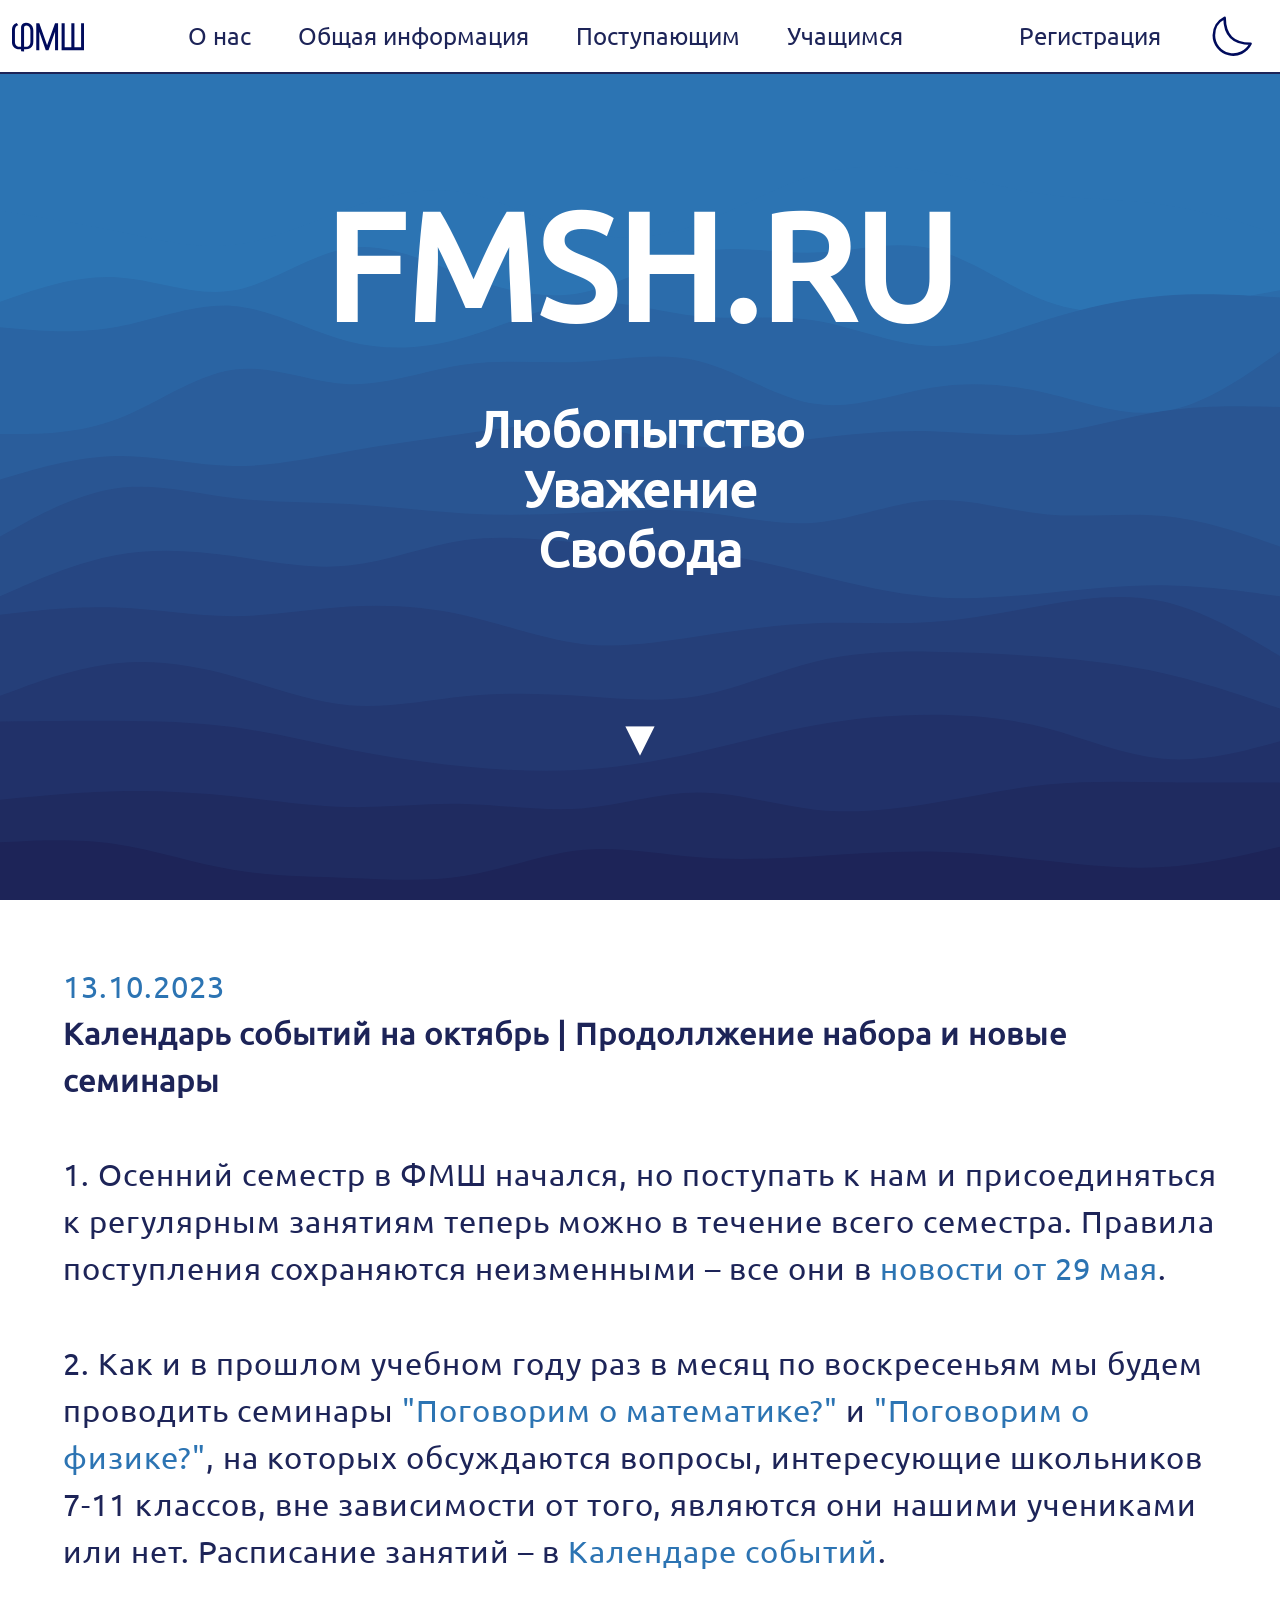
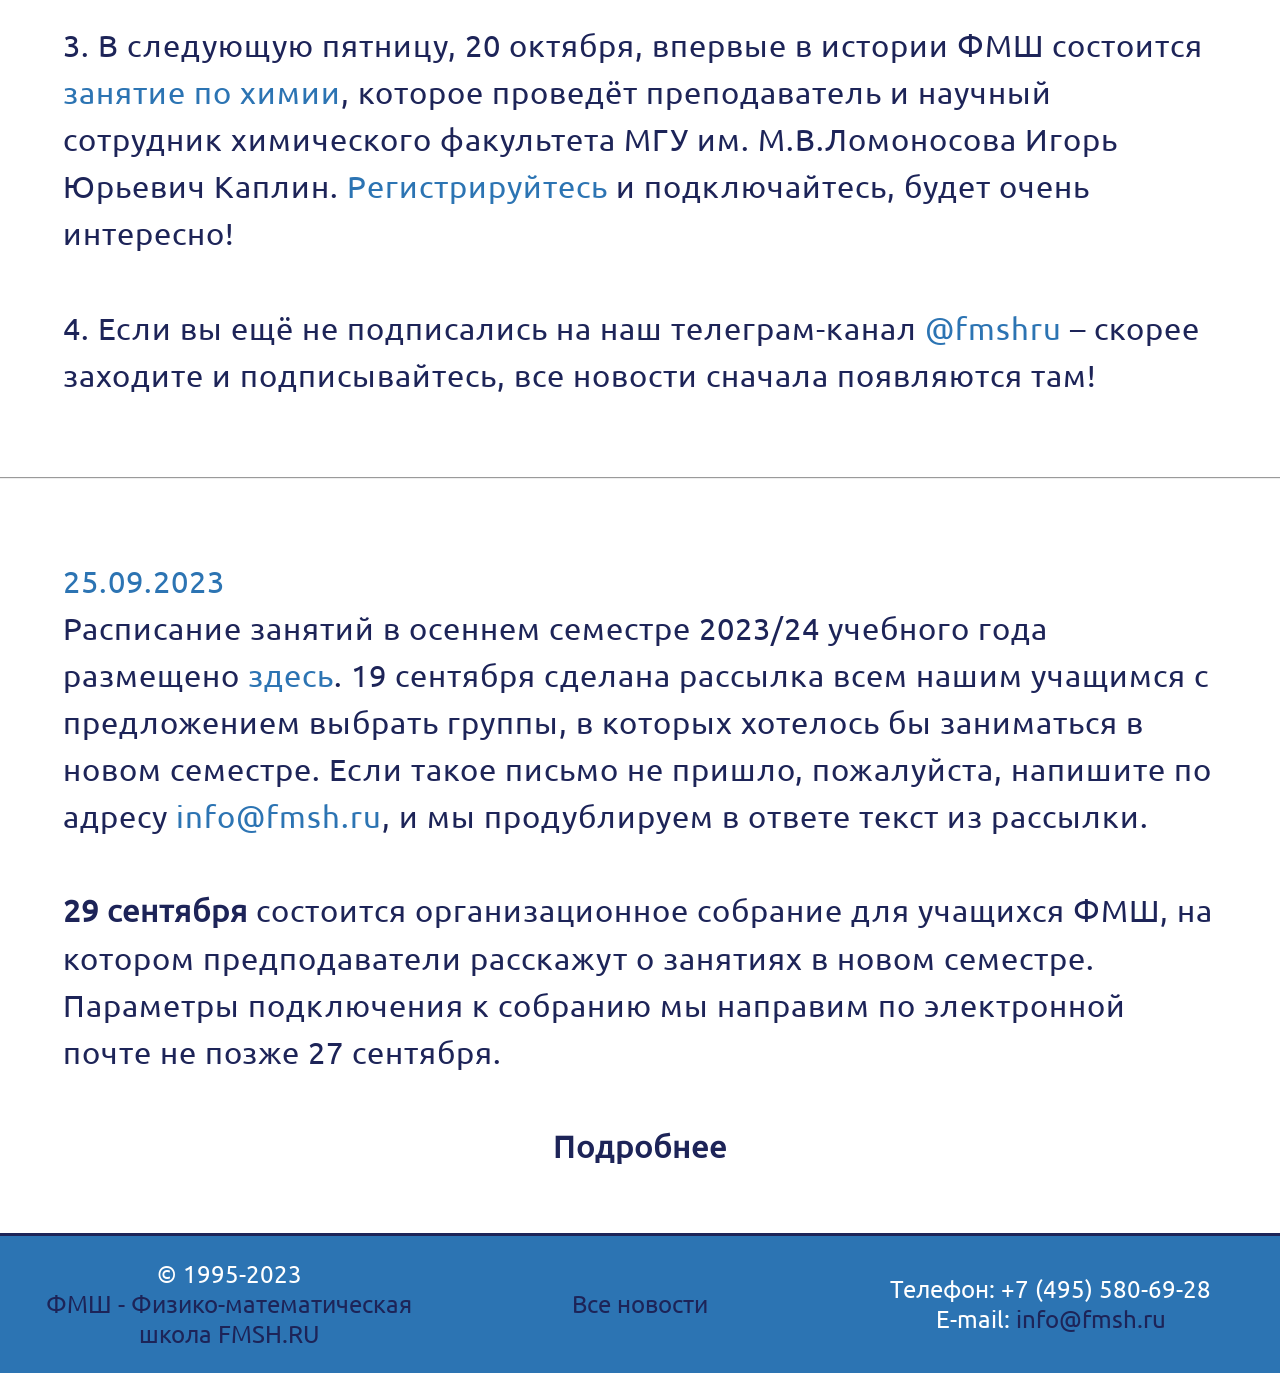
==== commit f594d22d: "Changed footer for mobile, fixed padding bug for bigger devices" ====
--- a/index.html
+++ b/index.html
@@ -145,7 +145,7 @@
   </div>
   <div id="footer">
     <div id="copyright">
-      © 1995-2022 <a href="mailto:info@fmsh.ru">ФМШ - Физико-математическая школа FMSH.RU</a>
+      © 1995-2023 <a href="mailto:info@fmsh.ru">ФМШ - Физико-математическая школа FMSH.RU</a>
     </div>
     <a href="news.php">Все новости</a>
     <div id="contacts">
@@ -153,6 +153,30 @@
       <div id="email">
         E-mail: <a href="mailto:info@fmsh.ru">info@fmsh.ru</a>
       </div>
+    </div>
+  </div>
+  <div id="mobile-footer">
+    <div>
+      <div id="copyright-mobile">
+        © 1995-2023 <a href="mailto:info@fmsh.ru">FMSH.RU</a>
+      </div>
+      <a href="news.php">Все новости</a>
+    </div>
+    <div>
+      <div id="telegram-mobile">
+        <svg width="2em" height="2em" class="emoji xx-small-padding cursor-pointer" stroke-width="1.3" viewBox="0 0 24 24" fill="none" xmlns="http://www.w3.org/2000/svg" color="#000000"><path d="M21 5L2 12.5L9 13.5M21 5L18.5 20L9 13.5M21 5L9 13.5M9 13.5V19L12.2488 15.7229" stroke="#000000" stroke-width="1.3" stroke-linecap="round" stroke-linejoin="round"></path>
+          <a href="https://t.me/fmshru"></a>
+        </svg>
+      </div>
+      <div id="phone-mobile">
+        <svg width="2em" height="2em" class="emoji xx-small-padding cursor-pointer" stroke-width="1.3" viewBox="0 0 24 24" fill="none" xmlns="http://www.w3.org/2000/svg" color="#000000"><path d="M18.1182 14.702L14 15.5C11.2183 14.1038 9.5 12.5 8.5 10L9.26995 5.8699L7.81452 2L4.0636 2C2.93605 2 2.04814 2.93178 2.21654 4.04668C2.63695 6.83 3.87653 11.8765 7.5 15.5C11.3052 19.3052 16.7857 20.9564 19.802 21.6127C20.9668 21.8662 22 20.9575 22 19.7655L22 16.1812L18.1182 14.702Z" stroke="#000000" stroke-width="1.3" stroke-linecap="round" stroke-linejoin="round"></path>
+        </svg>
+      </div>
+      <div id="email-mobile">
+        <svg width="2em" height="2em" class="emoji xx-small-padding cursor-pointer" stroke-width="1.3" viewBox="0 0 24 24" fill="none" xmlns="http://www.w3.org/2000/svg" color="#000000"><path d="M7 9L12 12.5L17 9" stroke="#000000" stroke-width="1.3" stroke-linecap="round" stroke-linejoin="round"></path><path d="M2 17V7C2 5.89543 2.89543 5 4 5H20C21.1046 5 22 5.89543 22 7V17C22 18.1046 21.1046 19 20 19H4C2.89543 19 2 18.1046 2 17Z" stroke="#000000" stroke-width="1.3"></path>
+          <a href="mailto:info@fmsh.ru"></a>
+        </svg>
+      </div>
     </div> 
   </div>
 </body>
--- a/css/styles.css
+++ b/css/styles.css
@@ -12,6 +12,63 @@
         --proportional-small-padding: 1em;
         --proportional-x-small-padding: 0.5em;
         --proportional-xx-small-padding: 0.25em;
+        --vertical-proportional-small-padding: 0.8em 1em;
+
+        --small-font-size: 75%;
+    }
+    .navbar {
+        margin-top: auto;
+        margin-bottom: auto;
+        display: inline-block;
+        overflow: hidden;
+        background-color: inherit;
+        display: flex;
+        flex-direction: row;
+        justify-content: center;
+        align-content: center;
+        flex-wrap: wrap;
+        height: 100%;
+    }
+    #mobile-navbar {
+        display: none;
+    }
+    #main-block > * {
+        text-align: center;
+    }
+    #main-block h1 {
+        font-size: 200px;
+        margin-bottom: 0;
+    }
+    #main-block h2 {
+        font-size: 75px;
+        margin: 0;
+    }
+    #main-block h3 {
+        font-size: 75px;
+        margin-top: 0;
+    }
+    #mobile-footer {
+        display: none;
+    }
+    #footer {
+        display: flex;
+    }
+}
+@media screen and (max-width: 1600px) and (min-width: 950px) {
+    :root {
+        --dark-blue: #1d2458;
+        --blue: #2C74B3;
+        --white: #ffffff;
+        --theme-emoji-bright: invert(13%) sepia(42%) saturate(3586%) hue-rotate(220deg) brightness(86%) contrast(127%);
+        --theme-emoji-dark: invert(100%) sepia(5%) saturate(19%) hue-rotate(180deg) brightness(106%) contrast(105%);
+        
+        --header-height: 3rem;
+
+        --proportional-padding: 2em;
+        --proportional-small-padding: 1em;
+        --proportional-x-small-padding: 0.5em;
+        --proportional-xx-small-padding: 0.25em;
+        --vertical-proportional-small-padding: 0.8em 1em;
 
         --small-font-size: 75%;
     }
@@ -40,19 +97,25 @@
         text-align: center;
     }
     #main-block h1 {
-        font-size: 200px;
+        font-size: 150px;
         margin-bottom: 0;
     }
     #main-block h2 {
-        font-size: 75px;
+        font-size: 50px;
         margin: 0;
     }
     #main-block h3 {
-        font-size: 75px;
+        font-size: 50px;
         margin-top: 0;
     }
-}
-@media screen and (max-width: 1599px) and (min-width: 950px) {
+    #mobile-footer {
+        display: none;
+    }
+    #footer {
+        display: flex;
+    }
+}
+@media screen and (max-width: 950px) and (min-width: 720px) {
     :root {
         --dark-blue: #1d2458;
         --blue: #2C74B3;
@@ -62,10 +125,11 @@
         
         --header-height: 3rem;
 
-        --proportional-padding: 2em;
-        --proportional-small-padding: 1em;
-        --proportional-x-small-padding: 0.5em;
-        --proportional-xx-small-padding: 0.25em;
+        --proportional-padding: 2em 1em;
+        --proportional-small-padding: 0.5em;
+        --proportional-x-small-padding: 0.5em 0.2em;
+        --proportional-xx-small-padding: 0.25em 0.1em;
+        --vertical-proportional-small-padding: 1em 0.5em;
 
         --small-font-size: 75%;
     }
@@ -94,8 +158,8 @@
         text-align: center;
     }
     #main-block h1 {
-        font-size: 150px;
-        margin-bottom: 0;
+        font-size: 130px;
+        margin-bottom: 10%;
     }
     #main-block h2 {
         font-size: 50px;
@@ -103,10 +167,16 @@
     }
     #main-block h3 {
         font-size: 50px;
-        margin-top: 0;
-    }
-}
-@media screen and (max-width: 949px) and (min-width: 720px) {
+        margin-top: 10%;
+    }
+    #mobile-footer {
+        display: none;
+    }
+    #footer {
+        display: flex;
+    }
+}
+@media screen and (max-width: 720px) and (min-width: 320px) {
     :root {
         --dark-blue: #1d2458;
         --blue: #2C74B3;
@@ -116,64 +186,11 @@
         
         --header-height: 3rem;
 
-        --proportional-padding: 2em 1em;
-        --proportional-small-padding: 1em 0.5em;
-        --proportional-x-small-padding: 0.5em 0.2em;
-        --proportional-xx-small-padding: 0.25em 0.1em;
-
-        --small-font-size: 75%;
-    }
-    .navbar {
-        margin-top: auto;
-        margin-bottom: auto;
-    
-        display: inline-block;
-    
-        overflow: hidden;
-    
-        background-color: inherit;
-    
-        display: flex;
-        flex-direction: row;
-        justify-content: center;
-        align-content: center;
-        flex-wrap: wrap;
-    
-        height: 100%;
-    }
-    #mobile-navbar {
-        display: none;
-    }
-    #main-block > * {
-        text-align: center;
-    }
-    #main-block h1 {
-        font-size: 130px;
-        margin-bottom: 10%;
-    }
-    #main-block h2 {
-        font-size: 50px;
-        margin: 0;
-    }
-    #main-block h3 {
-        font-size: 50px;
-        margin-top: 10%;
-    }
-}
-@media screen and (max-width: 719px) and (min-width: 320px) {
-    :root {
-        --dark-blue: #1d2458;
-        --blue: #2C74B3;
-        --white: #ffffff;
-        --theme-emoji-bright: invert(13%) sepia(42%) saturate(3586%) hue-rotate(220deg) brightness(86%) contrast(127%);
-        --theme-emoji-dark: invert(100%) sepia(5%) saturate(19%) hue-rotate(180deg) brightness(106%) contrast(105%);
-        
-        --header-height: 3rem;
-
         --proportional-padding: 1em;
         --proportional-small-padding: 0.5em;
         --proportional-x-small-padding: 0.2em;
         --proportional-xx-small-padding: 0.1em;
+        --vertical-proportional-small-padding: 1em 0.5em;
 
         --small-font-size: 75%;
     }
@@ -394,8 +411,14 @@
     #register {
         border-radius: 5px;
     }
-}
-@media screen and (max-width: 319px) {
+    #mobile-footer {
+        display: flex;
+    }
+    #footer {
+        display: none;
+    }
+}
+@media screen and (max-width: 320px) {
     :root {
         --dark-blue: #1d2458;
         --blue: #2C74B3;
@@ -409,6 +432,7 @@
         --proportional-small-padding: 0.5em;
         --proportional-x-small-padding: 0.2em;
         --proportional-xx-small-padding: 0.1em;
+        --vertical-proportional-small-padding: 1.2em 0.5em;
 
         --small-font-size: 75%;
     }
@@ -420,7 +444,7 @@
         display: block;
         position: fixed;
         bottom: calc(var(--header-height) / 2);
-        right: calc(var(--header-height) / 2);
+        right: calc(var(--header-height) / 4);
         width: var(--header-height);
         height: var(--header-height);
         border-radius: 50%;
@@ -629,6 +653,12 @@
     #register {
         border-radius: 5px;
     }
+    #mobile-footer {
+        display: flex;
+    }
+    #footer {
+        display: none;
+    }
 }
 @font-face {
     font-family: UbuntuRegular;
@@ -772,7 +802,7 @@
     color: var(--white);
 }
 .navbar a {
-    padding: var(--proportional-small-padding);
+    padding: var(--vertical-proportional-small-padding);
 }
 .dropdown-content {
     display: none;
@@ -798,7 +828,7 @@
     color: var(--white);
 }
 #register {
-    padding: var(--proportional-small-padding);
+    padding: var(--vertical-proportional-small-padding);
 }
 .emoji {
     filter: var(--theme-emoji-bright);
@@ -952,20 +982,15 @@
     text-align: center;
     cursor: pointer;
 }
-#footer {
+#footer, #mobile-footer {
     bottom: 0;
-
-    display: flex;
     flex-direction: row;
     justify-content: space-around;
     align-content: center;
     flex-wrap: wrap;
-
     width: 100%;
-
     background-color: var(--blue);
     color: var(--white);
-
     border-top: var(--dark-blue);
     border-width: 3px;
     border-style: solid;
@@ -976,13 +1001,13 @@
     font-size: var(--small-font-size);
     padding: var(--proportional-small-padding);
 }
-#footer a {
+#footer a, #mobile-footer a {
     color: var(--dark-blue);
 }
-#footer a:hover {
+#footer a:hover, #mobile-footer a:hover {
     color: var(--white);
 }
-#footer > * {
+#footer > *, #mobile-footer > * {
     flex: 1;
     text-align: center;
     display: inline-block;
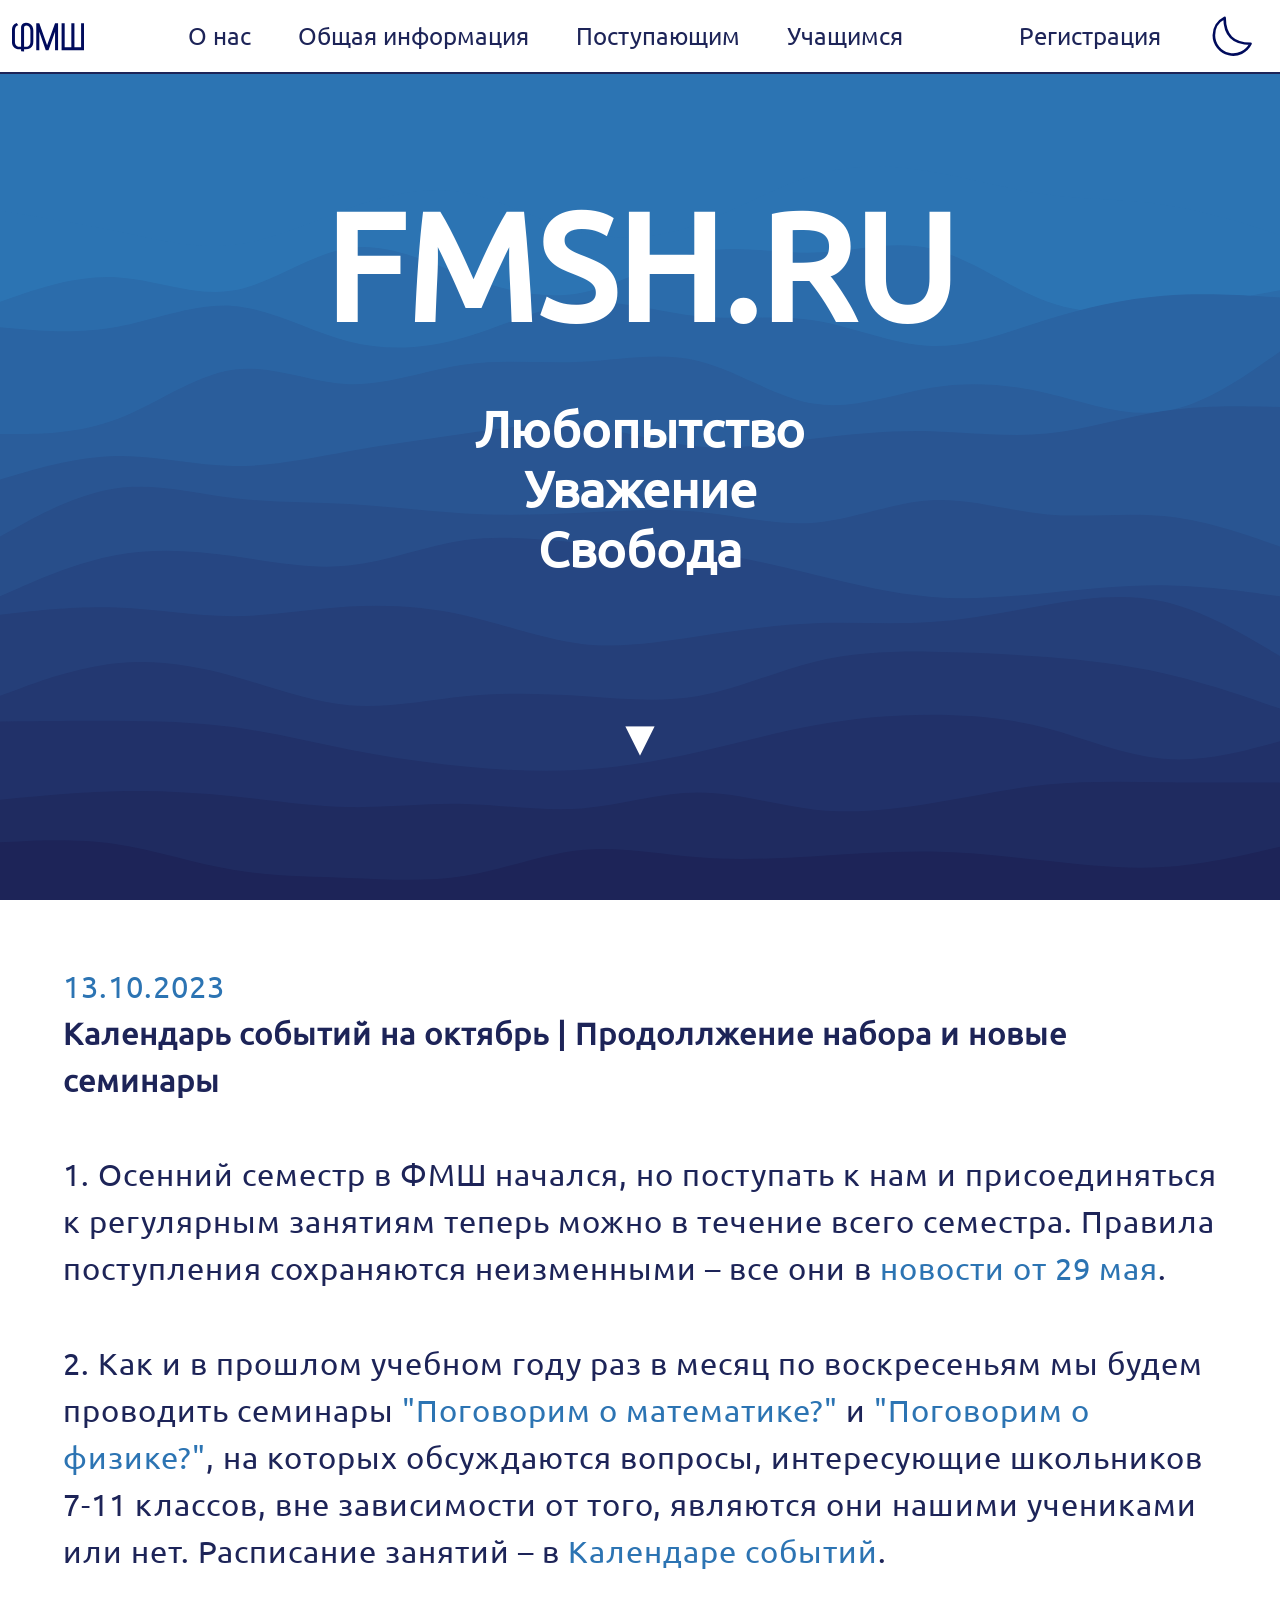
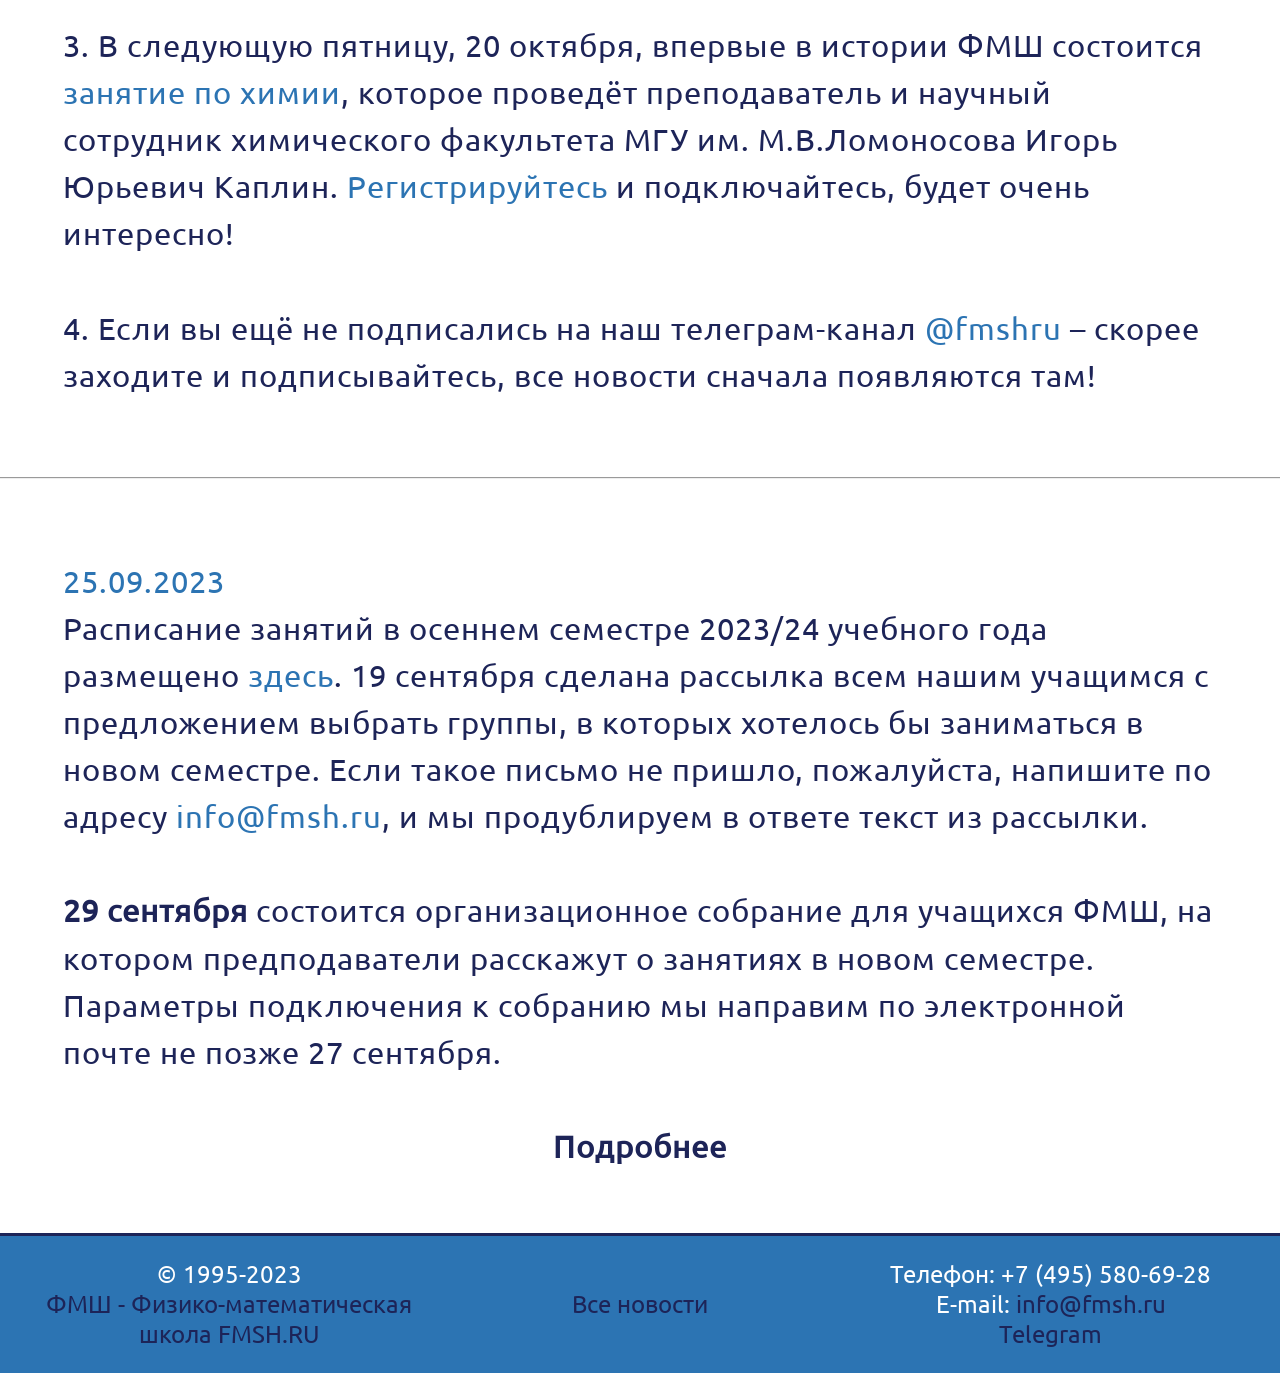
==== commit 2c06675d: "Added telegram link to desktop footer" ====
--- a/index.html
+++ b/index.html
@@ -153,6 +153,9 @@
       <div id="email">
         E-mail: <a href="mailto:info@fmsh.ru">info@fmsh.ru</a>
       </div>
+      <div id="telegram">
+        <a href="https://t.me/fmshru">Telegram</a>
+      </div>
     </div>
   </div>
   <div id="mobile-footer">
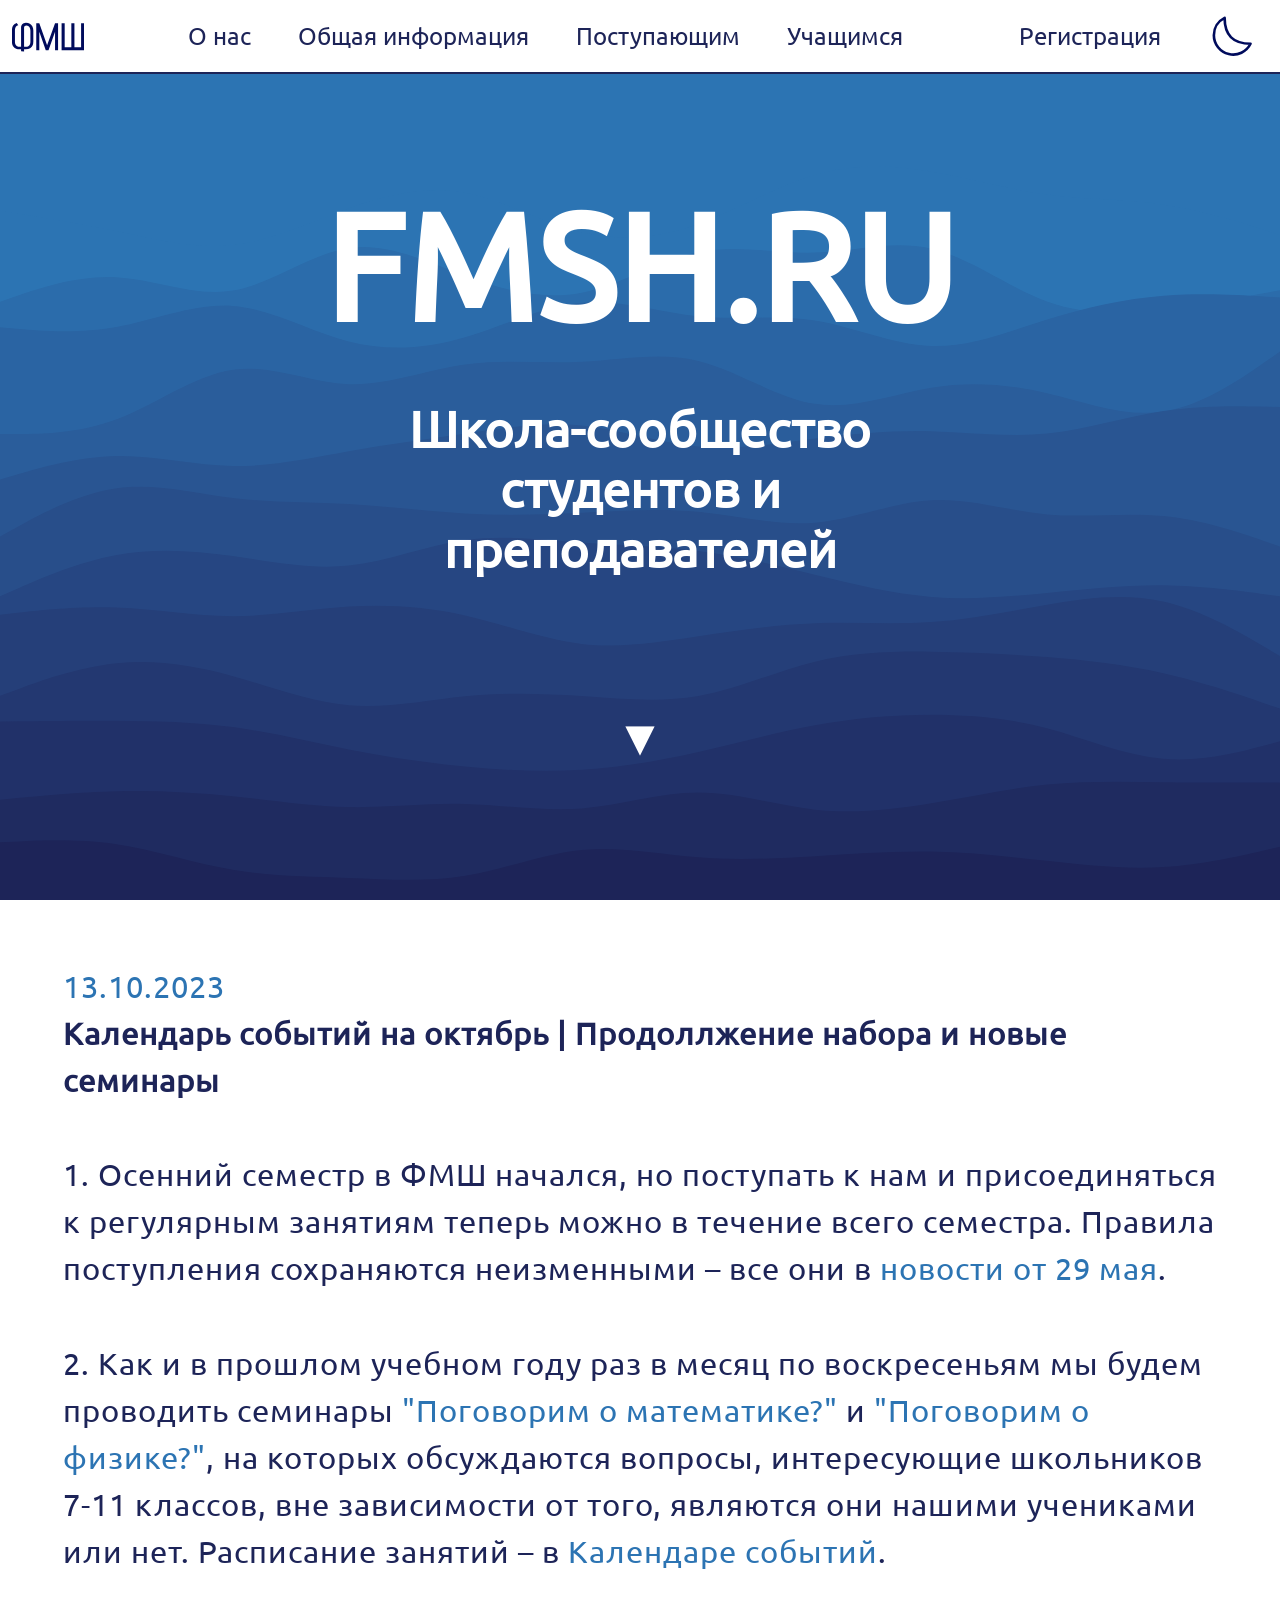
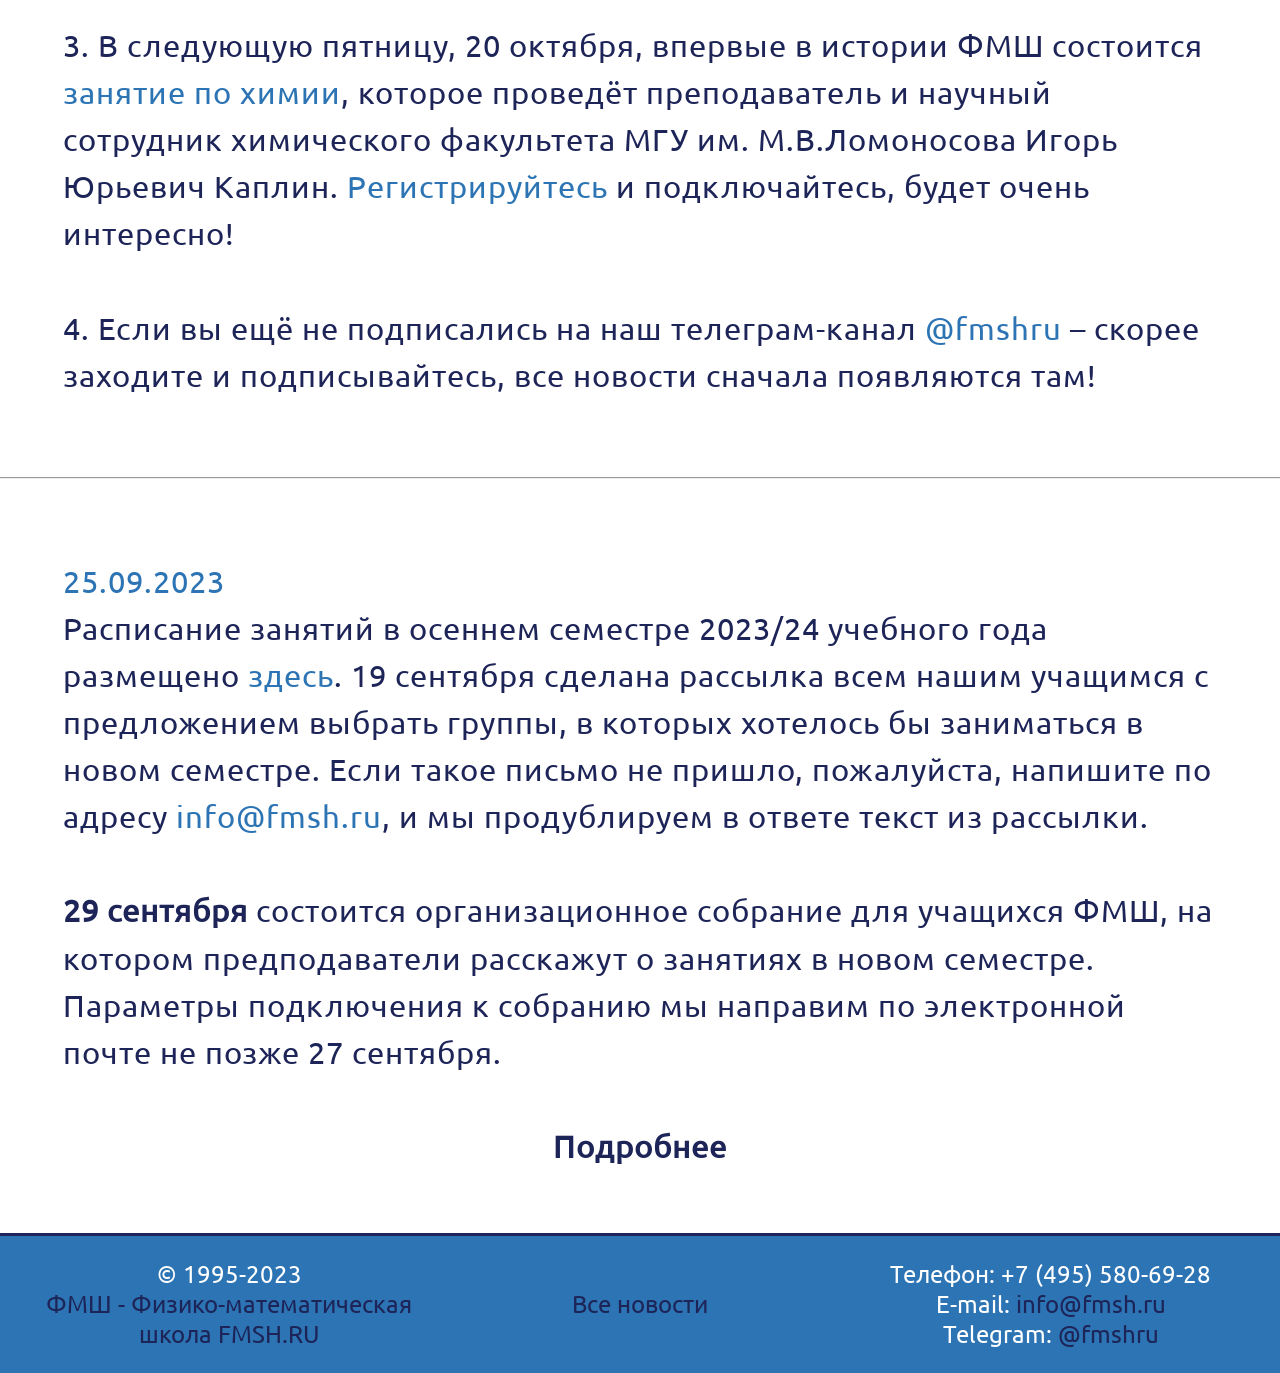
==== commit 2e79f345: "Changed footer and removed slogan" ====
--- a/index.html
+++ b/index.html
@@ -7,7 +7,7 @@
   <!-- General meta-tags -->
   <meta charset="utf-8">
   <meta name="description" content="Главная страница сайта ФМШ">
-  <meta name="keywords" content="ФМШ, физико-математическая, физмат, школа, классическое образование, дополнительное образование, дистант, дистанционное образование, математика, физика, информатика">
+  <meta name="keywords" content="ФМШ, физико-математическая, физмат, школа, образование, дополнительное образование, дистант, дистанционное образование, математика, физика, информатика">
   <meta content="width=device-width, initial-scale=1" name="viewport" />
 
   <!-- Robots' meta-tags -->
@@ -98,13 +98,11 @@
       <div class="screen-third small-padding">
       </div>
       <div class="screen-third">
-        <div class="vertical-align-center" style="flex: 1">
+        <div id="website-name" class="vertical-align-center" style="flex: 1">
           <h1>FMSH.RU</h1>
         </div>
         <div id="slogan" class="vertical-align-center" style="flex: 1">
-          <h2>Любопытство</h2>
-          <h2>Уважение</h2>
-          <h2>Свобода</h2>
+          <h2>Школа-сообщество студентов и преподавателей</h2>
         </div>
         <div class="vertical-align-center" style="flex: 1">
           <h3 class="floating cursor-pointer" id="scroller-1">
@@ -154,7 +152,7 @@
         E-mail: <a href="mailto:info@fmsh.ru">info@fmsh.ru</a>
       </div>
       <div id="telegram">
-        <a href="https://t.me/fmshru">Telegram</a>
+        Telegram: <a href="https://t.me/fmshru">@fmshru</a>
       </div>
     </div>
   </div>
@@ -165,7 +163,7 @@
       </div>
       <a href="news.php">Все новости</a>
     </div>
-    <div>
+    <div id="mobile-contacts">
       <div id="telegram-mobile">
         <svg width="2em" height="2em" class="emoji xx-small-padding cursor-pointer" stroke-width="1.3" viewBox="0 0 24 24" fill="none" xmlns="http://www.w3.org/2000/svg" color="#000000"><path d="M21 5L2 12.5L9 13.5M21 5L18.5 20L9 13.5M21 5L9 13.5M9 13.5V19L12.2488 15.7229" stroke="#000000" stroke-width="1.3" stroke-linecap="round" stroke-linejoin="round"></path>
           <a href="https://t.me/fmshru"></a>
--- a/css/styles.css
+++ b/css/styles.css
@@ -377,9 +377,6 @@
         -o-animation: rotate-back 0.2s ease-out forwards;
         -webkit-animation: rotate-back 0.2s ease-out forwards;
     }
-    #slogan {
-        display: none;
-    }
     #main-block > * {
         text-align: center;
         margin: 0;
@@ -393,9 +390,6 @@
         font-size: 200%;
         margin-bottom: 70%;
         margin-top: 10%;
-    }
-    .quote {
-        display: none;
     }
     body {
         overflow-y: scroll;
@@ -619,9 +613,6 @@
         -o-animation: rotate-back 0.2s ease-out forwards;
         -webkit-animation: rotate-back 0.2s ease-out forwards;
     }
-    #slogan {
-        display: none;
-    }
     #main-block > * {
         text-align: center;
         margin: 0;
@@ -635,9 +626,6 @@
         font-size: 200%;
         margin-bottom: 70%;
         margin-top: 10%;
-    }
-    .quote {
-        display: none;
     }
     body {
         overflow-y: scroll;
@@ -859,46 +847,46 @@
 }
 @keyframes float {
     0% {
-        transform: translatey(0px);
+        transform: translatey(5px);
     }
     50% {
-        transform: translatey(-20px);
+        transform: translatey(25px);
     }
     100% {
-        transform: translatey(0px);
+        transform: translatey(5px);
     }
 }
 @-o-keyframes float {
     0% {
-        transform: translatey(0px);
+        transform: translatey(5px);
     }
     50% {
-        transform: translatey(-20px);
+        transform: translatey(25px);
     }
     100% {
-        transform: translatey(0px);
+        transform: translatey(5px);
     }
 }
 @-moz-keyframes float {
     0% {
-        transform: translatey(0px);
+        transform: translatey(5px);
     }
     50% {
-        transform: translatey(-20px);
+        transform: translatey(25px);
     }
     100% {
-        transform: translatey(0px);
+        transform: translatey(5px);
     }
 }
 @-webkit-keyframes float {
     0% {
-        transform: translatey(0px);
+        transform: translatey(5px);
     }
     50% {
-        transform: translatey(-20px);
+        transform: translatey(25px);
     }
     100% {
-        transform: translatey(0px);
+        transform: translatey(5px);
     }
 }
 @keyframes link_chosen {
@@ -1013,4 +1001,12 @@
     display: inline-block;
     margin-top: auto;
     margin-bottom: auto;
+}
+#mobile-contacts {
+    display: flex;
+    justify-content: space-evenly;
+    margin-right: var(--header-height);
+}
+#telegram-mobile, #phone-mobile, #email-mobile {
+    width: fit-content;
 }
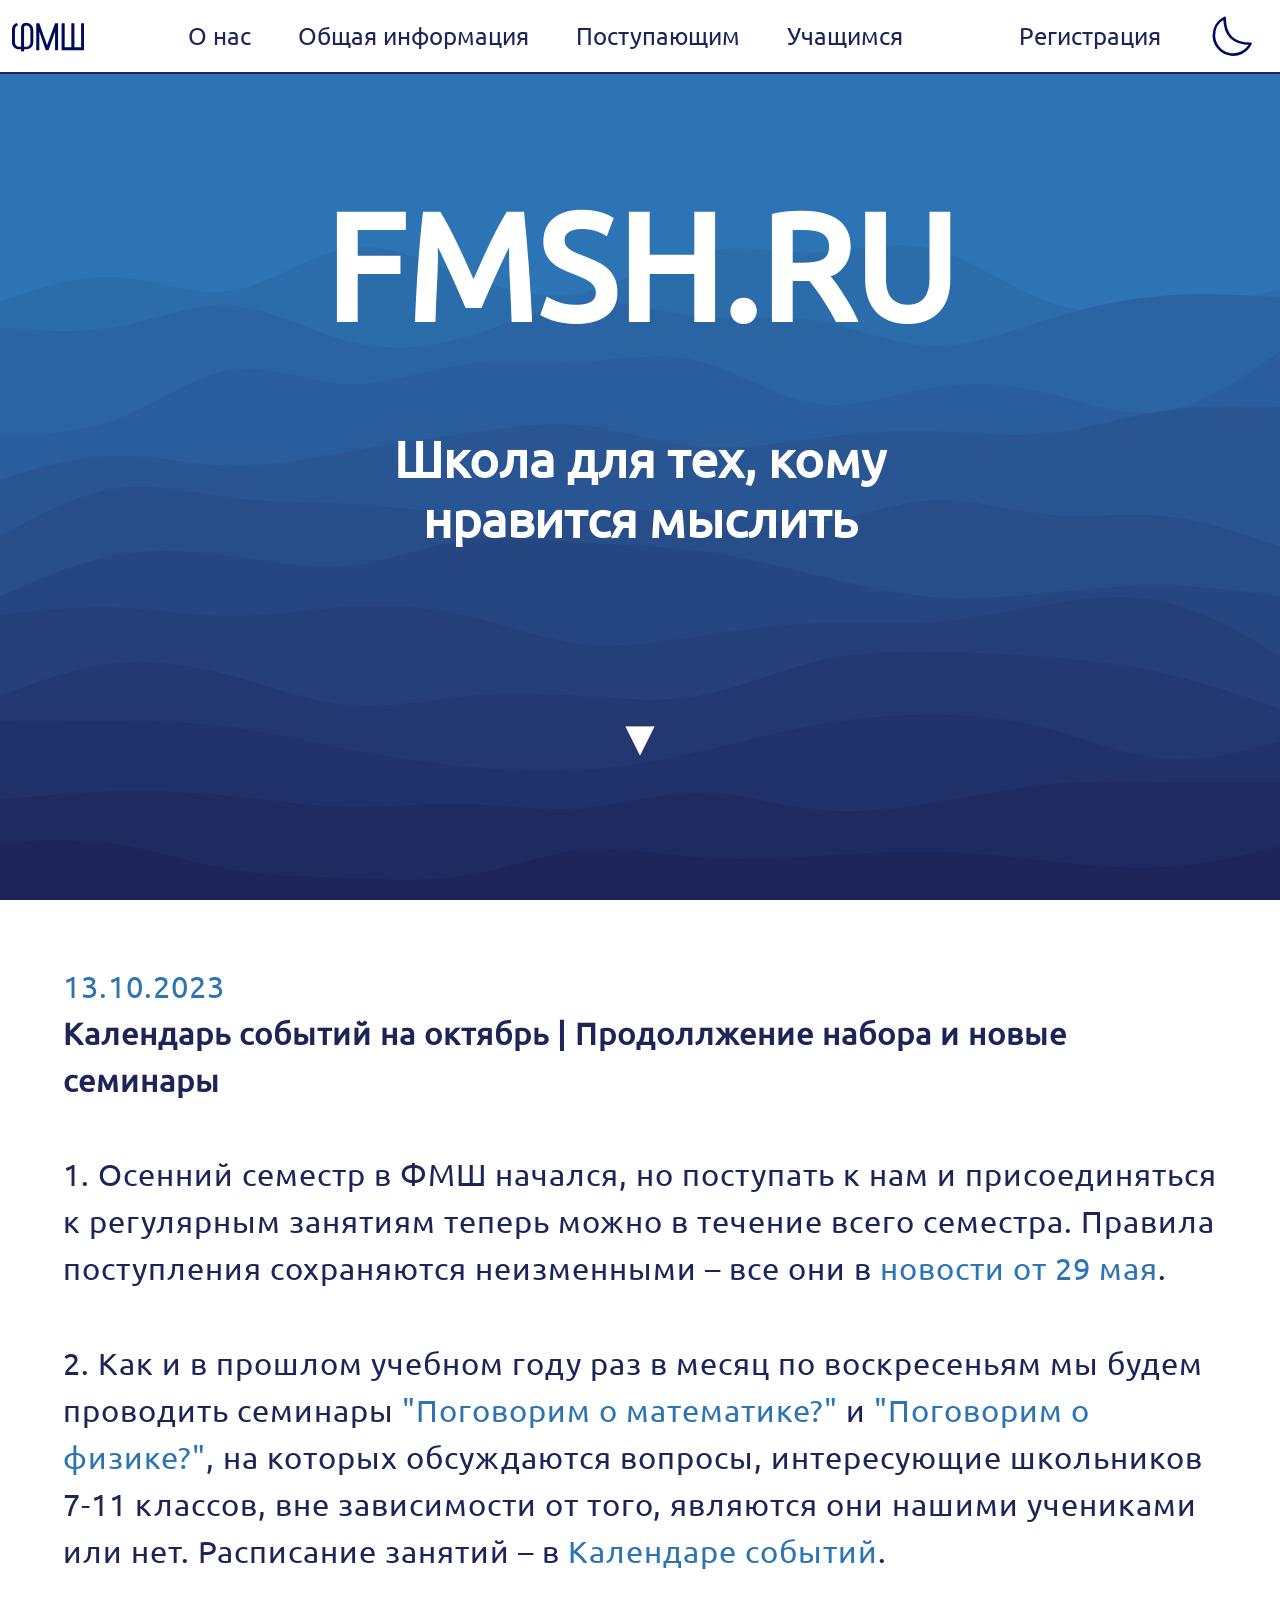
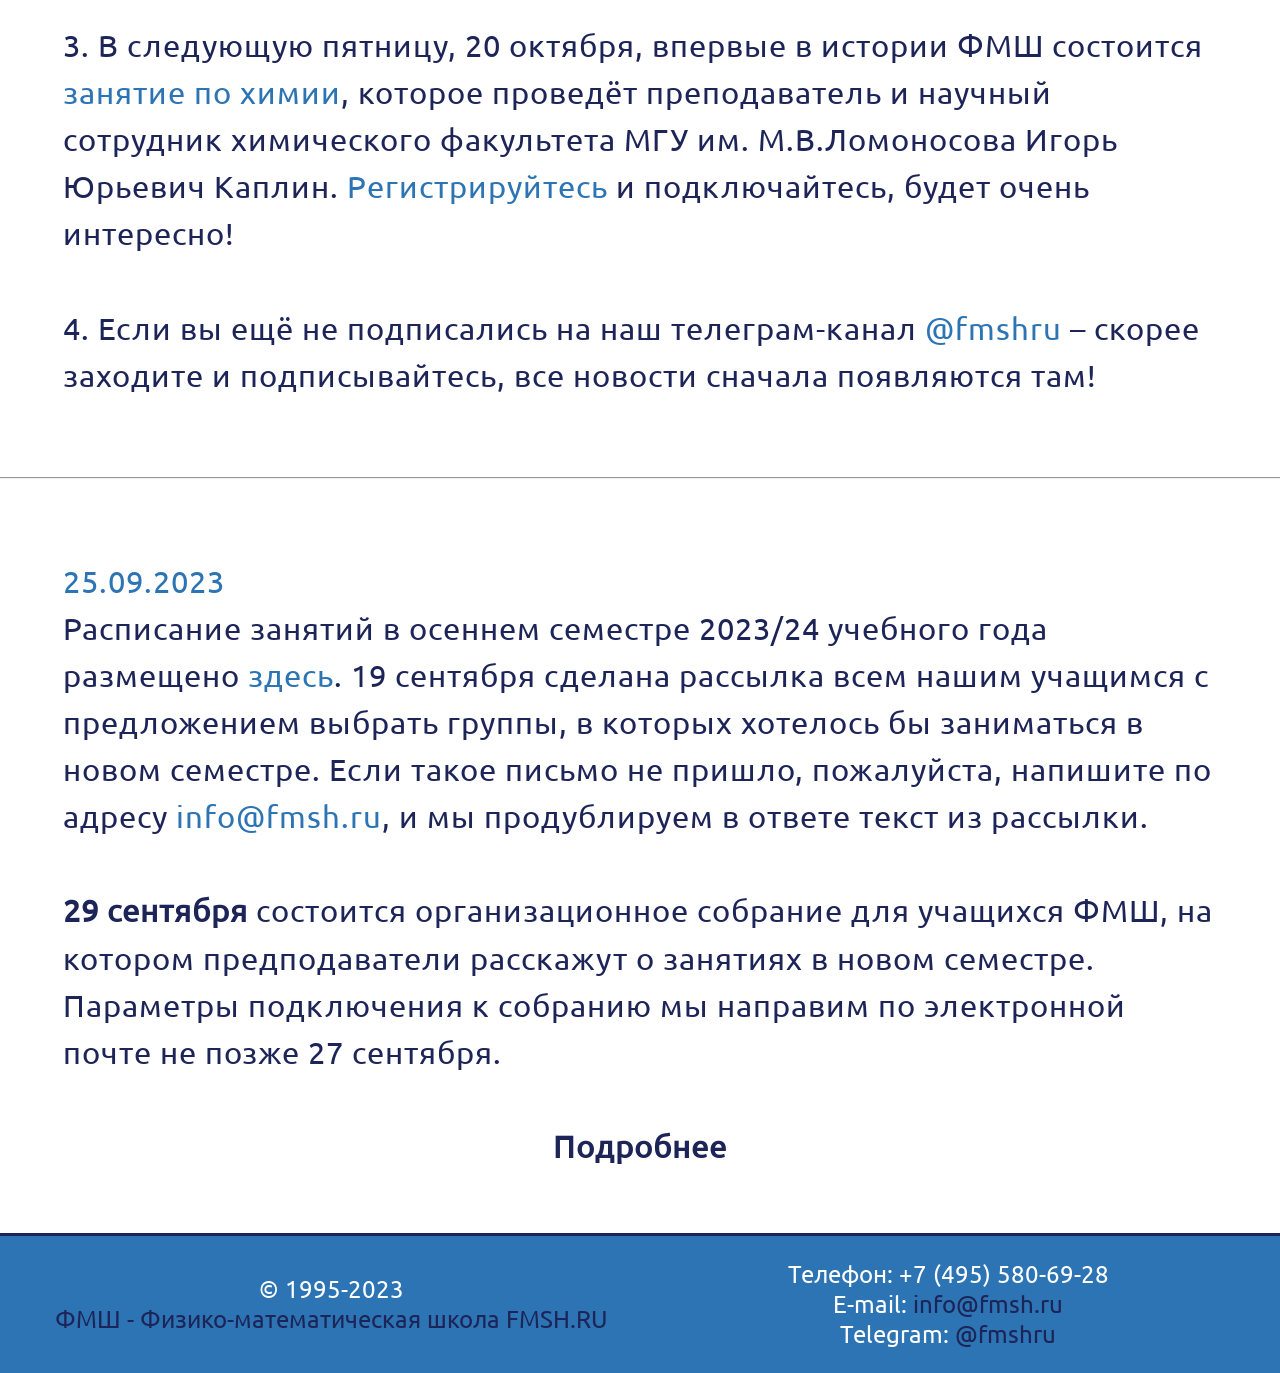
==== commit 893acd54: "Fixed landscape/portrait views on some devices" ====
--- a/index.html
+++ b/index.html
@@ -102,7 +102,7 @@
           <h1>FMSH.RU</h1>
         </div>
         <div id="slogan" class="vertical-align-center" style="flex: 1">
-          <h2>Школа-сообщество студентов и преподавателей</h2>
+          <h2>Школа для тех, кому нравится мыслить</h2>
         </div>
         <div class="vertical-align-center" style="flex: 1">
           <h3 class="floating cursor-pointer" id="scroller-1">
@@ -145,7 +145,6 @@
     <div id="copyright">
       © 1995-2023 <a href="mailto:info@fmsh.ru">ФМШ - Физико-математическая школа FMSH.RU</a>
     </div>
-    <a href="news.php">Все новости</a>
     <div id="contacts">
       <div id="phone">Телефон: +7 (495) 580-69-28</div>
       <div id="email">
@@ -159,9 +158,8 @@
   <div id="mobile-footer">
     <div>
       <div id="copyright-mobile">
-        © 1995-2023 <a href="mailto:info@fmsh.ru">FMSH.RU</a>
+        © 1995-2023 <a href="mailto:info@fmsh.ru">ФМШ - Физико-математическая школа FMSH.RU</a>
       </div>
-      <a href="news.php">Все новости</a>
     </div>
     <div id="mobile-contacts">
       <div id="telegram-mobile">
--- a/css/styles.css
+++ b/css/styles.css
@@ -176,7 +176,7 @@
         display: flex;
     }
 }
-@media screen and (max-width: 720px) and (min-width: 320px) {
+@media screen and (max-width: 720px) and (min-width: 320px) and (orientation: portrait) {
     :root {
         --dark-blue: #1d2458;
         --blue: #2C74B3;
@@ -412,7 +412,7 @@
         display: none;
     }
 }
-@media screen and (max-width: 320px) {
+@media screen and (max-width: 320px) and (orientation: portrait) {
     :root {
         --dark-blue: #1d2458;
         --blue: #2C74B3;
@@ -648,6 +648,484 @@
         display: none;
     }
 }
+@media screen and (max-width: 720px) and (min-width: 320px) and (orientation: landscape) {
+    :root {
+        --dark-blue: #1d2458;
+        --blue: #2C74B3;
+        --white: #ffffff;
+        --theme-emoji-bright: invert(13%) sepia(42%) saturate(3586%) hue-rotate(220deg) brightness(86%) contrast(127%);
+        --theme-emoji-dark: invert(100%) sepia(5%) saturate(19%) hue-rotate(180deg) brightness(106%) contrast(105%);
+        
+        --header-height: 3rem;
+
+        --proportional-padding: 1em;
+        --proportional-small-padding: 0.5em;
+        --proportional-x-small-padding: 0.2em;
+        --proportional-xx-small-padding: 0.1em;
+        --vertical-proportional-small-padding: 1em 0.5em;
+
+        --small-font-size: 75%;
+    }
+    .navbar {
+        display: none;
+    }
+    #mobile-navbar {
+        z-index: 3;
+        display: block;
+        position: fixed;
+        bottom: calc(var(--header-height) / 2);
+        right: calc(var(--header-height) / 2);
+        width: var(--header-height);
+        height: var(--header-height);
+        border-radius: 50%;
+        background-color: var(--white);
+        border: 2px solid var(--dark-blue);
+    }
+    .mobile-navbar-link {
+        position: relative;
+        bottom: calc((var(--header-height)) * 5);
+        transform: translateX(150%);
+        margin: 0.1em;
+        background-color: var(--white);
+        color: var(--dark-blue);
+        padding: var(--proportional-small-padding);
+        width: max-content;
+        max-height: var(--header-height);
+        text-align: right;
+        float: right;
+        border: 2px solid var(--dark-blue);
+        border-radius: 5px;
+        overflow: hidden;
+    }
+    @keyframes appear {
+        0% {
+            transform: translateX(150%);
+        }
+        100% {
+            transform: translateX(0);
+        }
+    }
+    @-o-keyframes appear {
+        0% {
+            transform: translateX(150%);
+        }
+        100% {
+            transform: translateX(0);
+        }
+    }
+    @-moz-keyframes appear {
+        0% {
+            transform: translateX(150%);
+        }
+        100% {
+            transform: translateX(0);
+        }
+    }
+    @-webkit-keyframes appear {
+        0% {
+            transform: translateX(150%);
+        }
+        100% {
+            transform: translateX(0);
+        }
+    }
+    .appearing {
+        animation: appear 0.2s ease-in forwards;
+        -moz-animation: appear 0.2s ease-in forwards;
+        -o-animation: appear 0.2s ease-in forwards;
+        -webkit-animation: appear 0.2s ease-in forwards;
+    }
+    @keyframes disappear {
+        0% {
+            transform: translateX(0);
+        }
+        100% {
+            transform: translateX(150%);
+        }
+    }
+    @-o-keyframes disappear {
+        0% {
+            transform: translateX(0);
+        }
+        100% {
+            transform: translateX(150%);
+        }
+    }
+    @-moz-keyframes disappear {
+        0% {
+            transform: translateX(0);
+        }
+        100% {
+            transform: translateX(150%);
+        }
+    }
+    @-webkit-keyframes disappear {
+        0% {
+            transform: translateX(0);
+        }
+        100% {
+            transform: translateX(150%);
+        }
+    }
+    .disappearing {
+        animation: disappear 0.2s ease-out forwards;
+        -moz-animation: disappear 0.2s ease-out forwards;
+        -o-animation: disappear 0.2s ease-out forwards;
+        -webkit-animation: disappear 0.2s ease-out forwards;
+    }
+    @keyframes rotate {
+        0% {
+            rotate: 0;
+        }
+        100% {
+            rotate: -90deg;
+        }
+    }
+    @-o-keyframes rotate {
+        0% {
+            rotate: 0;
+        }
+        100% {
+            rotate: -90deg;
+        }
+    }
+    @-moz-keyframes rotate {
+        0% {
+            rotate: 0;
+        }
+        100% {
+            rotate: -90deg;
+        }
+    }
+    @-webkit-keyframes rotate {
+        0% {
+            rotate: 0;
+        }
+        100% {
+            rotate: -90deg;
+        }
+    }
+    .rotating {
+        animation: rotate 0.2s ease-in forwards;
+        -moz-animation: rotate 0.2s ease-in forwards;
+        -o-animation: rotate 0.2s ease-in forwards;
+        -webkit-animation: rotate 0.2s ease-in forwards;
+    }
+    @keyframes rotate-back {
+        0% {
+            rotate: -90deg;
+        }
+        100% {
+            rotate: 0;
+        }
+    }
+    @-o-keyframes rotate-back {
+        0% {
+            rotate: -90deg;
+        }
+        100% {
+            rotate: 0;
+        }
+    }
+    @-moz-keyframes rotate-back {
+        0% {
+            rotate: -90deg;
+        }
+        100% {
+            rotate: 0;
+        }
+    }
+    @-webkit-keyframes rotate-back {
+        0% {
+            rotate: -90deg;
+        }
+        100% {
+            rotate: 0;
+        }
+    }
+    .rotating-back {
+        animation: rotate-back 0.2s ease-out forwards;
+        -moz-animation: rotate-back 0.2s ease-out forwards;
+        -o-animation: rotate-back 0.2s ease-out forwards;
+        -webkit-animation: rotate-back 0.2s ease-out forwards;
+    }
+    #main-block > * {
+        text-align: center;
+        margin: 0;
+    }
+    #main-block h1 {
+        font-size: 450%;
+        margin-bottom: 10%;
+        margin-top: 70%;
+    }
+    #main-block h3 {
+        font-size: 200%;
+        margin-bottom: 70%;
+        margin-top: 10%;
+    }
+    #slogan {
+        display: none;
+    }
+    body {
+        overflow-y: scroll;
+        overflow-x: hidden;
+        scrollbar-width: none; /* Firefox */
+        -ms-overflow-style: none;  /* Internet Explorer 10+ */
+    }
+    body::-webkit-scrollbar { /* WebKit */
+        overflow-x: hidden;
+        width: 0;
+        height: 0;
+    }
+    #register {
+        border-radius: 5px;
+    }
+    #mobile-footer {
+        display: flex;
+    }
+    #footer {
+        display: none;
+    }
+}
+@media screen and (max-width: 320px) and (orientation: landscape) {
+    :root {
+        --dark-blue: #1d2458;
+        --blue: #2C74B3;
+        --white: #ffffff;
+        --theme-emoji-bright: invert(13%) sepia(42%) saturate(3586%) hue-rotate(220deg) brightness(86%) contrast(127%);
+        --theme-emoji-dark: invert(100%) sepia(5%) saturate(19%) hue-rotate(180deg) brightness(106%) contrast(105%);
+        
+        --header-height: 3rem;
+
+        --proportional-padding: 1em;
+        --proportional-small-padding: 0.5em;
+        --proportional-x-small-padding: 0.2em;
+        --proportional-xx-small-padding: 0.1em;
+        --vertical-proportional-small-padding: 1.2em 0.5em;
+
+        --small-font-size: 75%;
+    }
+    .navbar {
+        display: none;
+    }
+    #mobile-navbar {
+        z-index: 3;
+        display: block;
+        position: fixed;
+        bottom: calc(var(--header-height) / 2);
+        right: calc(var(--header-height) / 4);
+        width: var(--header-height);
+        height: var(--header-height);
+        border-radius: 50%;
+        background-color: var(--white);
+        border: 2px solid var(--dark-blue);
+    }
+    .mobile-navbar-link {
+        position: relative;
+        bottom: calc((var(--header-height)) * 5);
+        transform: translateX(150%);
+        margin: 0.1em;
+        background-color: var(--white);
+        color: var(--dark-blue);
+        padding: var(--proportional-small-padding);
+        width: max-content;
+        max-height: var(--header-height);
+        text-align: right;
+        float: right;
+        border: 2px solid var(--dark-blue);
+        border-radius: 5px;
+        overflow: hidden;
+    }
+    @keyframes appear {
+        0% {
+            transform: translateX(150%);
+        }
+        100% {
+            transform: translateX(0);
+        }
+    }
+    @-o-keyframes appear {
+        0% {
+            transform: translateX(150%);
+        }
+        100% {
+            transform: translateX(0);
+        }
+    }
+    @-moz-keyframes appear {
+        0% {
+            transform: translateX(150%);
+        }
+        100% {
+            transform: translateX(0);
+        }
+    }
+    @-webkit-keyframes appear {
+        0% {
+            transform: translateX(150%);
+        }
+        100% {
+            transform: translateX(0);
+        }
+    }
+    .appearing {
+        animation: appear 0.2s ease-in forwards;
+        -moz-animation: appear 0.2s ease-in forwards;
+        -o-animation: appear 0.2s ease-in forwards;
+        -webkit-animation: appear 0.2s ease-in forwards;
+    }
+    @keyframes disappear {
+        0% {
+            transform: translateX(0);
+        }
+        100% {
+            transform: translateX(150%);
+        }
+    }
+    @-o-keyframes disappear {
+        0% {
+            transform: translateX(0);
+        }
+        100% {
+            transform: translateX(150%);
+        }
+    }
+    @-moz-keyframes disappear {
+        0% {
+            transform: translateX(0);
+        }
+        100% {
+            transform: translateX(150%);
+        }
+    }
+    @-webkit-keyframes disappear {
+        0% {
+            transform: translateX(0);
+        }
+        100% {
+            transform: translateX(150%);
+        }
+    }
+    .disappearing {
+        animation: disappear 0.2s ease-out forwards;
+        -moz-animation: disappear 0.2s ease-out forwards;
+        -o-animation: disappear 0.2s ease-out forwards;
+        -webkit-animation: disappear 0.2s ease-out forwards;
+    }
+    @keyframes rotate {
+        0% {
+            rotate: 0;
+        }
+        100% {
+            rotate: -90deg;
+        }
+    }
+    @-o-keyframes rotate {
+        0% {
+            rotate: 0;
+        }
+        100% {
+            rotate: -90deg;
+        }
+    }
+    @-moz-keyframes rotate {
+        0% {
+            rotate: 0;
+        }
+        100% {
+            rotate: -90deg;
+        }
+    }
+    @-webkit-keyframes rotate {
+        0% {
+            rotate: 0;
+        }
+        100% {
+            rotate: -90deg;
+        }
+    }
+    .rotating {
+        animation: rotate 0.2s ease-in forwards;
+        -moz-animation: rotate 0.2s ease-in forwards;
+        -o-animation: rotate 0.2s ease-in forwards;
+        -webkit-animation: rotate 0.2s ease-in forwards;
+    }
+    @keyframes rotate-back {
+        0% {
+            rotate: -90deg;
+        }
+        100% {
+            rotate: 0;
+        }
+    }
+    @-o-keyframes rotate-back {
+        0% {
+            rotate: -90deg;
+        }
+        100% {
+            rotate: 0;
+        }
+    }
+    @-moz-keyframes rotate-back {
+        0% {
+            rotate: -90deg;
+        }
+        100% {
+            rotate: 0;
+        }
+    }
+    @-webkit-keyframes rotate-back {
+        0% {
+            rotate: -90deg;
+        }
+        100% {
+            rotate: 0;
+        }
+    }
+    .rotating-back {
+        animation: rotate-back 0.2s ease-out forwards;
+        -moz-animation: rotate-back 0.2s ease-out forwards;
+        -o-animation: rotate-back 0.2s ease-out forwards;
+        -webkit-animation: rotate-back 0.2s ease-out forwards;
+    }
+    #main-block > * {
+        text-align: center;
+        margin: 0;
+    }
+    #main-block h1 {
+        font-size: 400%;
+        margin-bottom: 10%;
+        margin-top: 70%;
+    }
+    #main-block h3 {
+        font-size: 200%;
+        margin-bottom: 70%;
+        margin-top: 10%;
+    }
+    #slogan {
+        display: none;
+    }
+    body {
+        overflow-y: scroll;
+        overflow-x: hidden;
+        scrollbar-width: none; /* Firefox */
+        -ms-overflow-style: none;  /* Internet Explorer 10+ */
+    }
+    body::-webkit-scrollbar { /* WebKit */
+        overflow-x: hidden;
+        width: 0;
+        height: 0;
+    }
+    #register {
+        border-radius: 5px;
+    }
+    #mobile-footer {
+        display: flex;
+    }
+    #footer {
+        display: none;
+    }
+}
 @font-face {
     font-family: UbuntuRegular;
     src: url("../Ubuntu-Regular.ttf");
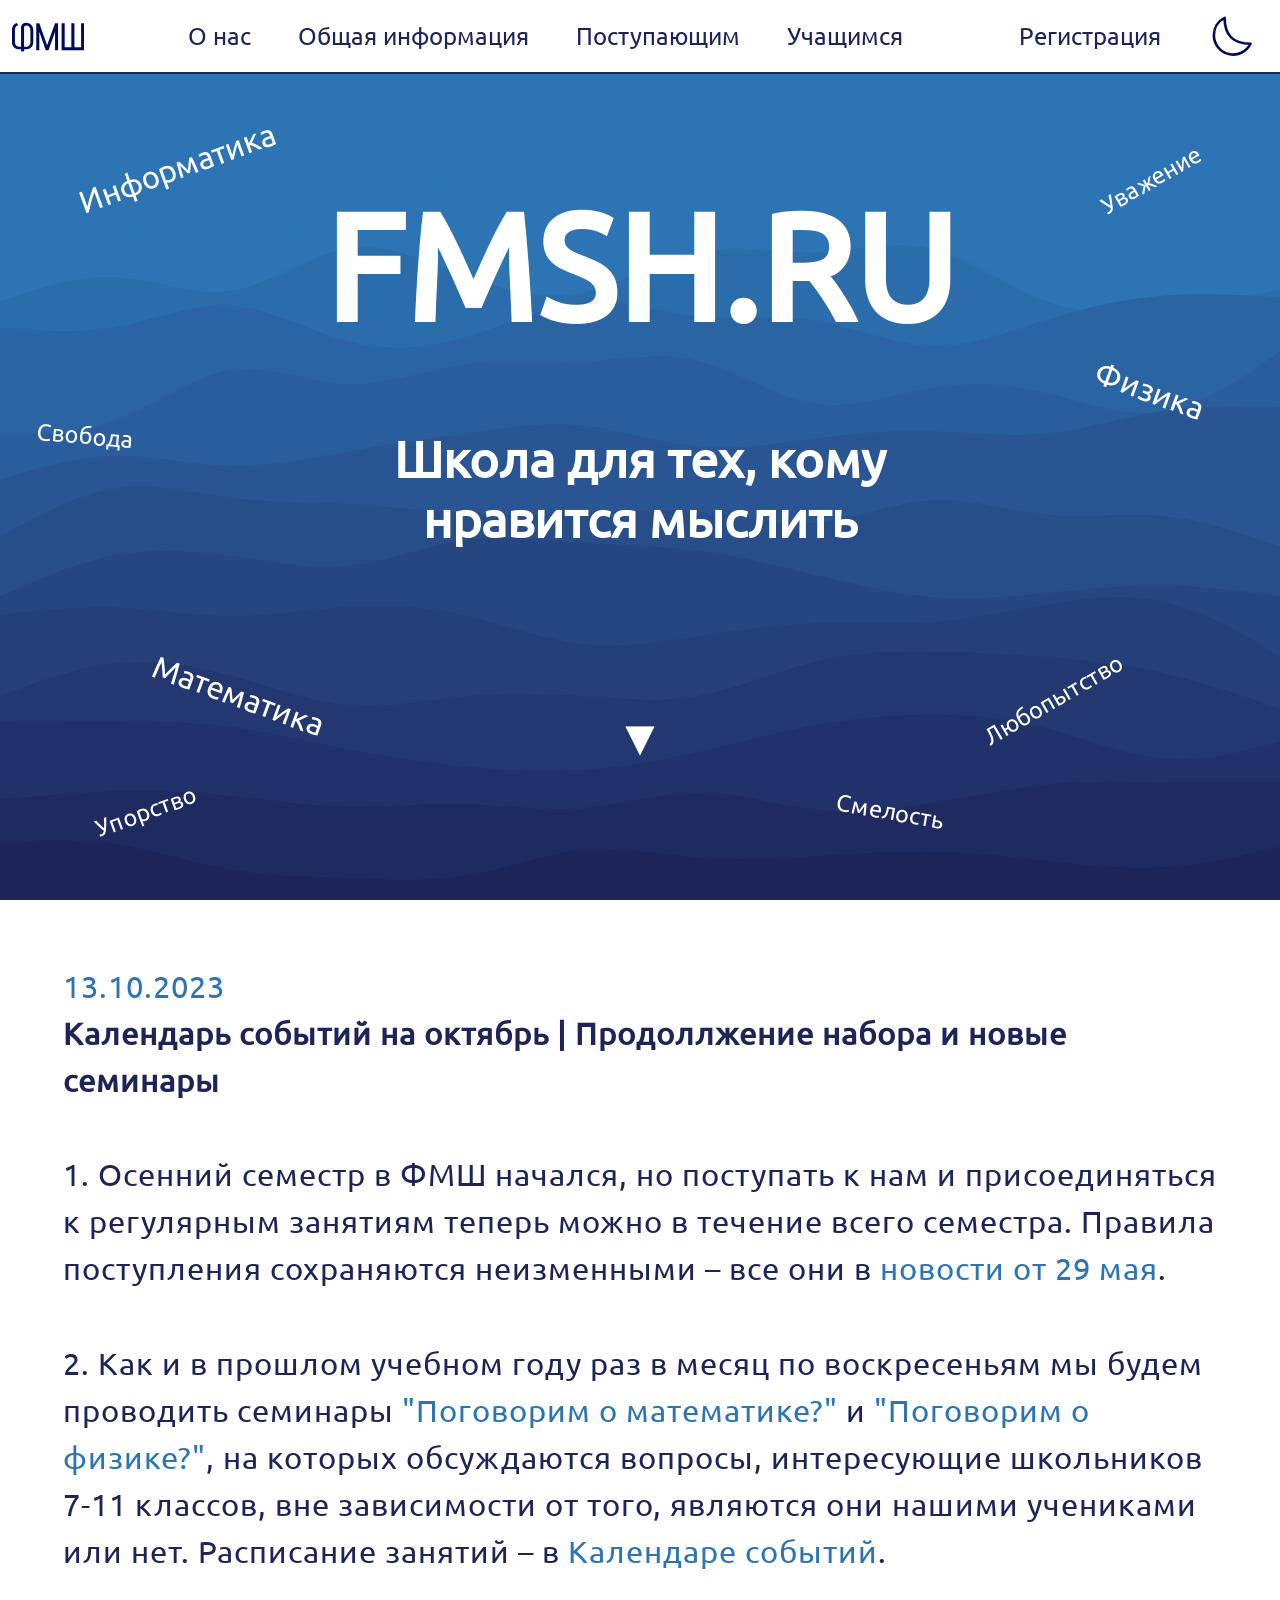
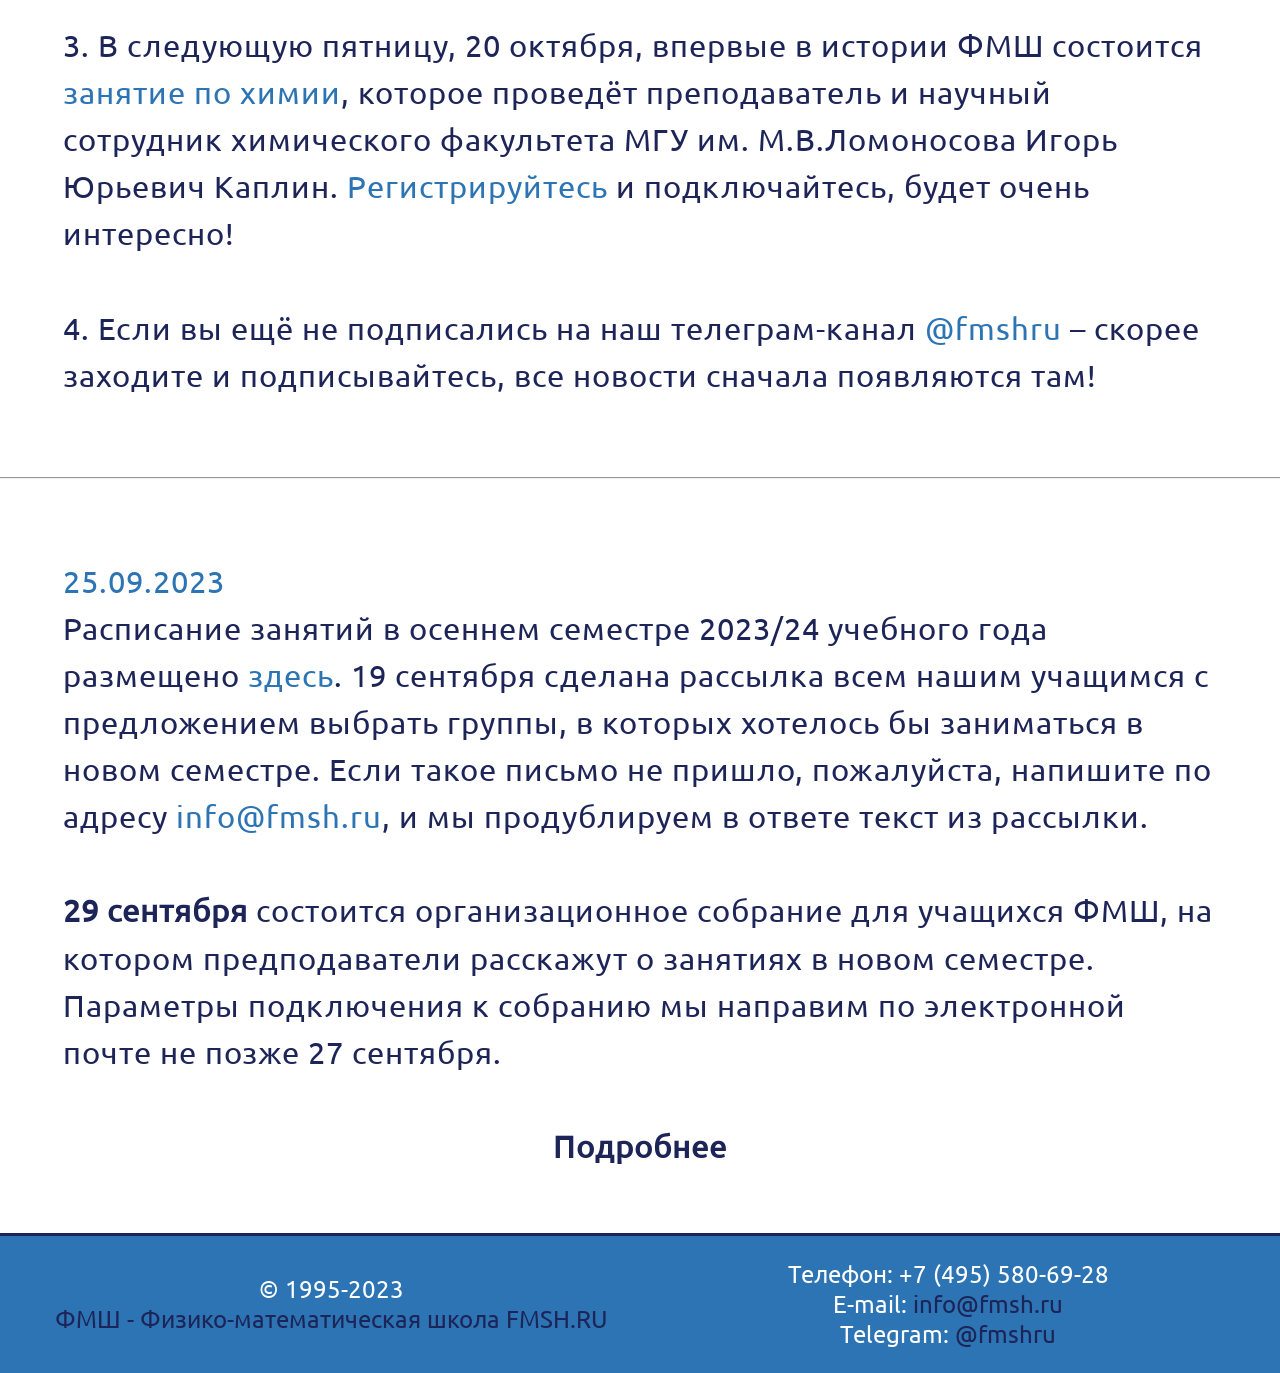
==== commit 99407fd7: "Alternative option for main block" ====
--- a/index.html
+++ b/index.html
@@ -93,8 +93,15 @@
       <a href="timetable.php">Учащимся</a>
     </div>
   </div>
+
   <div id="content">
     <div id="main-block">
+      <div id="words">
+        <div id="subjects">
+        </div>
+        <div id="principles">
+        </div>
+      </div>
       <div class="screen-third small-padding">
       </div>
       <div class="screen-third">
@@ -141,6 +148,7 @@
       </div>
     </div>
   </div>
+
   <div id="footer">
     <div id="copyright">
       © 1995-2023 <a href="mailto:info@fmsh.ru">ФМШ - Физико-математическая школа FMSH.RU</a>
@@ -179,5 +187,4 @@
     </div> 
   </div>
 </body>
-
 </html>
--- a/css/styles.css
+++ b/css/styles.css
@@ -411,6 +411,9 @@
     #footer {
         display: none;
     }
+    #words {
+        display: none;
+    }
 }
 @media screen and (max-width: 320px) and (orientation: portrait) {
     :root {
@@ -647,6 +650,9 @@
     #footer {
         display: none;
     }
+    #words {
+        display: none;
+    }
 }
 @media screen and (max-width: 720px) and (min-width: 320px) and (orientation: landscape) {
     :root {
@@ -886,6 +892,9 @@
     #footer {
         display: none;
     }
+    #words {
+        display: none;
+    }
 }
 @media screen and (max-width: 320px) and (orientation: landscape) {
     :root {
@@ -1125,6 +1134,9 @@
     #footer {
         display: none;
     }
+    #words {
+        display: none;
+    }
 }
 @font-face {
     font-family: UbuntuRegular;
@@ -1253,6 +1265,16 @@
     top: 0;
     font-size: var(--small-font-size);
     border-bottom: 2px solid var(--dark-blue);
+}
+#subjects, #principles {
+    position: absolute;
+}
+#principles {
+    font-size: 75%;
+}
+.floating-word {
+    position: absolute;
+    z-index: 1;
 }
 .dropbtn {
     border: none;
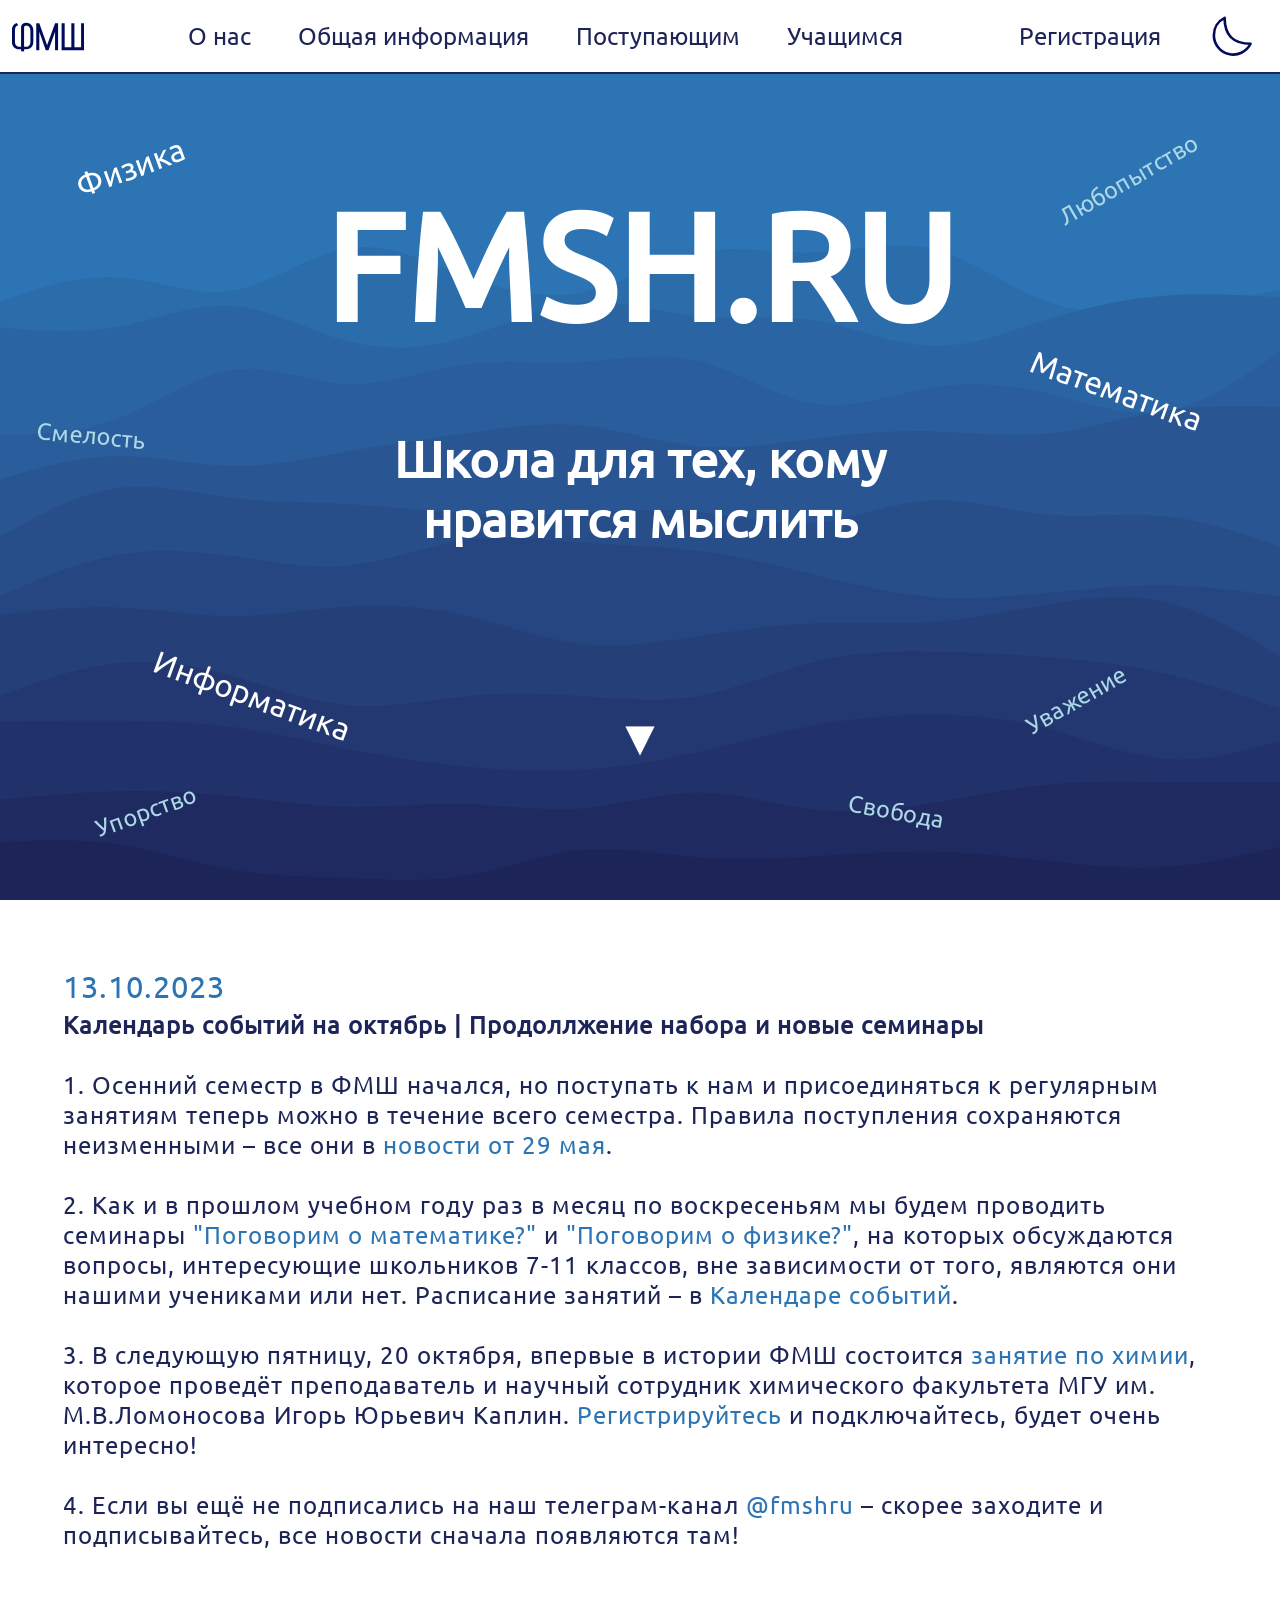
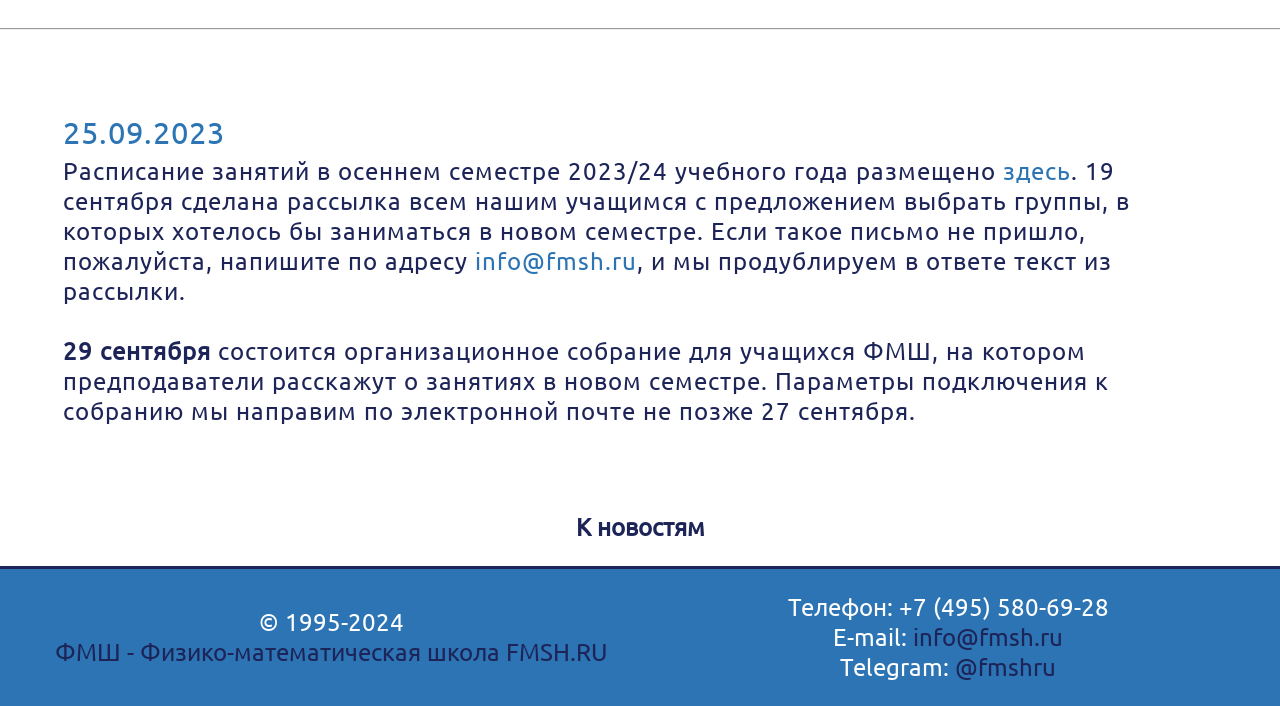
==== commit aa48a7ed: "Refactored a lot Wrote docstrings, made words in the background of the main page stand out a little " ====
--- a/index.html
+++ b/index.html
@@ -20,13 +20,15 @@
 </head>
 
 <body>
-  <div id="header-replacer"></div>
+  <div id="header-replacer">
+    <!-- This block is used for spacing (as the actual header is removed from page's flow) -->
+  </div>
   <div id="header">
-      <svg id="main-page-redirector" class="logo cursor-pointer" viewBox="0 0 500 500" xmlns="http://www.w3.org/2000/svg">
-        <path d="M 126.655 191.862 L 125.856 190.673 Q 124.646 191.062 124.042 192.026 Q 123.437 192.989 123.437 194.527 L 123.437 200.513 Q 123.437 201.435 123.652 202.194 Q 123.867 202.952 124.329 203.506 Q 124.79 204.059 125.538 204.357 Q 126.286 204.654 127.332 204.654 L 128.049 204.654 L 128.049 205.679 L 129.566 205.863 L 129.566 204.654 L 130.407 204.654 Q 131.76 204.654 132.611 204.141 Q 133.461 203.629 133.851 202.706 Q 134.24 201.784 134.24 200.513 L 134.24 194.67 Q 134.24 193.42 133.789 192.497 Q 133.338 191.575 132.498 191.073 Q 131.657 190.57 130.468 190.57 Q 129.833 190.57 129.382 190.765 Q 128.931 190.96 128.634 191.298 Q 128.336 191.636 128.193 192.067 Q 128.049 192.497 128.049 192.969 L 128.049 203.383 L 127.332 203.383 Q 126.573 203.383 126.04 203.065 Q 125.507 202.747 125.231 202.163 Q 124.954 201.579 124.954 200.841 L 124.954 194.527 Q 124.954 193.707 125.169 193.164 Q 125.384 192.62 125.764 192.303 Q 126.143 191.985 126.655 191.862 Z M 130.407 203.383 L 129.566 203.383 L 129.566 193.276 Q 129.566 192.907 129.669 192.631 Q 129.771 192.354 130.007 192.2 Q 130.243 192.046 130.632 192.046 Q 131.35 192.046 131.821 192.436 Q 132.293 192.825 132.529 193.471 Q 132.764 194.117 132.764 194.916 L 132.764 200.841 Q 132.764 201.579 132.498 202.163 Q 132.231 202.747 131.709 203.065 Q 131.186 203.383 130.407 203.383 Z" transform="matrix(13.681724, 0, 0, 12.94599, -1689.293725, -2309.327882)"/>
-        <path d="M 137.254 190.796 L 135.716 190.796 L 135.716 205.146 L 137.254 205.146 L 137.254 195.306 L 140.513 205.146 L 141.907 205.146 L 145.208 195.306 L 145.208 205.146 L 146.725 205.146 L 146.725 190.796 L 145.208 190.796 L 141.19 202.542 Z" transform="matrix(13.681724, 0, 0, 12.94599, -1689.293725, -2309.327882)"/>
-        <path d="M 158.348 190.796 L 158.348 203.608 L 154.986 203.608 L 154.986 190.796 L 153.428 190.796 L 153.428 203.608 L 150.066 203.608 L 150.066 190.796 L 148.508 190.796 L 148.508 205.146 L 159.906 205.146 L 159.906 190.796 Z" transform="matrix(13.681724, 0, 0, 12.94599, -1689.293725, -2309.327882)"/>
-      </svg>
+    <svg id="main-page-redirector" class="logo cursor-pointer" viewBox="0 0 500 500" xmlns="http://www.w3.org/2000/svg">
+      <path d="M 126.655 191.862 L 125.856 190.673 Q 124.646 191.062 124.042 192.026 Q 123.437 192.989 123.437 194.527 L 123.437 200.513 Q 123.437 201.435 123.652 202.194 Q 123.867 202.952 124.329 203.506 Q 124.79 204.059 125.538 204.357 Q 126.286 204.654 127.332 204.654 L 128.049 204.654 L 128.049 205.679 L 129.566 205.863 L 129.566 204.654 L 130.407 204.654 Q 131.76 204.654 132.611 204.141 Q 133.461 203.629 133.851 202.706 Q 134.24 201.784 134.24 200.513 L 134.24 194.67 Q 134.24 193.42 133.789 192.497 Q 133.338 191.575 132.498 191.073 Q 131.657 190.57 130.468 190.57 Q 129.833 190.57 129.382 190.765 Q 128.931 190.96 128.634 191.298 Q 128.336 191.636 128.193 192.067 Q 128.049 192.497 128.049 192.969 L 128.049 203.383 L 127.332 203.383 Q 126.573 203.383 126.04 203.065 Q 125.507 202.747 125.231 202.163 Q 124.954 201.579 124.954 200.841 L 124.954 194.527 Q 124.954 193.707 125.169 193.164 Q 125.384 192.62 125.764 192.303 Q 126.143 191.985 126.655 191.862 Z M 130.407 203.383 L 129.566 203.383 L 129.566 193.276 Q 129.566 192.907 129.669 192.631 Q 129.771 192.354 130.007 192.2 Q 130.243 192.046 130.632 192.046 Q 131.35 192.046 131.821 192.436 Q 132.293 192.825 132.529 193.471 Q 132.764 194.117 132.764 194.916 L 132.764 200.841 Q 132.764 201.579 132.498 202.163 Q 132.231 202.747 131.709 203.065 Q 131.186 203.383 130.407 203.383 Z" transform="matrix(13.681724, 0, 0, 12.94599, -1689.293725, -2309.327882)"/>
+      <path d="M 137.254 190.796 L 135.716 190.796 L 135.716 205.146 L 137.254 205.146 L 137.254 195.306 L 140.513 205.146 L 141.907 205.146 L 145.208 195.306 L 145.208 205.146 L 146.725 205.146 L 146.725 190.796 L 145.208 190.796 L 141.19 202.542 Z" transform="matrix(13.681724, 0, 0, 12.94599, -1689.293725, -2309.327882)"/>
+      <path d="M 158.348 190.796 L 158.348 203.608 L 154.986 203.608 L 154.986 190.796 L 153.428 190.796 L 153.428 203.608 L 150.066 203.608 L 150.066 190.796 L 148.508 190.796 L 148.508 205.146 L 159.906 205.146 L 159.906 190.796 Z" transform="matrix(13.681724, 0, 0, 12.94599, -1689.293725, -2309.327882)"/>
+    </svg>
     <div id="menu" class="navbar">
       <div class="dropdown vertical-align-center">
         <div class="dropbtn">
@@ -77,7 +79,9 @@
     </div>
   </div>
   <div id="mobile-navbar">
+    <!-- The mobile navbar is only shown on devices with appropriate screen sizes -->
     <div class="vertical-align-center">
+      <!-- Mobile registration icon SVG -->
       <svg xmlns="http://www.w3.org/2000/svg" id="menu-button" class="emoji small-padding cursor-pointer" fill="none" viewBox="0 0 24 24" color="#000000"><path stroke="#000000" stroke-width="1.3" stroke-linecap="round" stroke-linejoin="round" d="M3 5h18M3 12h18M3 19h18"></path></svg>
     </div>
     <div class="mobile-navbar-link">
@@ -97,12 +101,13 @@
   <div id="content">
     <div id="main-block">
       <div id="words">
-        <div id="subjects">
-        </div>
-        <div id="principles">
-        </div>
+        <!-- Holder of any background words on the main page, it doesn't interfere with page's flow -->
+        <!-- Subjects and principles elements are generated dynamically with JS -->
+        <div id="subjects"></div>
+        <div id="principles"></div>
       </div>
       <div class="screen-third small-padding">
+        <!-- This block is a spacing block -->
       </div>
       <div class="screen-third">
         <div id="website-name" class="vertical-align-center" style="flex: 1">
@@ -112,18 +117,20 @@
           <h2>Школа для тех, кому нравится мыслить</h2>
         </div>
         <div class="vertical-align-center" style="flex: 1">
-          <h3 class="floating cursor-pointer" id="scroller-1">
+          <h3 id="scroller-1" class="floating cursor-pointer scroller">
             ▼
           </h3>
         </div>
       </div>
       <div class="screen-third small-padding">
+        <!-- This block is a spacing block -->
       </div>
     </div>
     <div id="news">
       <div id="article-1" class="article">
         <div class="date">13.10.2023</div>
         <div class="article-text">
+          <!-- Article's text should be located below -->
           <b>Календарь событий на октябрь | Продоллжение набора и новые семинары</b>
           <br><br>
           1. Осенний семестр в ФМШ начался, но поступать к нам и присоединяться к регулярным занятиям теперь можно в течение всего семестра. Правила поступления сохраняются неизменными – все они в <a href="#20230529">новости от 29 мая</a>.
@@ -139,19 +146,24 @@
       <div id="article-2" class="article">
         <div class="date">25.09.2023</div>
         <div class="article-text">
+          <!-- Article's text should be located below -->
           Расписание занятий в осеннем семестре 2023/24 учебного года размещено <a href="https://fmsh.ru/timetable.php">здесь</a>. 19 сентября сделана рассылка всем нашим учащимся с предложением выбрать группы, в которых хотелось бы заниматься в новом семестре. Если такое письмо не пришло, пожалуйста, напишите по адресу <a href="mailto:info@fmsh.ru">info@fmsh.ru</a>, и мы продублируем в ответе текст из рассылки.
           <br><br>
           <b>29 сентября</b> состоится организационное собрание для учащихся ФМШ, на котором предподаватели расскажут о занятиях в новом семестре. Параметры подключения к собранию мы направим по электронной почте не позже 27 сентября.
         </div>
-        <br>
-        <div class="show-more-button" onclick="location.href = 'fmsh.ru/news.php'"><b>Подробнее</b></div>
+      </div>
+      <!-- The following div is basically a button that redirects user to the news page -->
+      <div class="vertical-align-center">
+        <div class="horizontal-align-center">
+          <a id="show-more-button" href="/news.php"><b>К новостям</b></a>
+        </div>
       </div>
     </div>
   </div>
 
   <div id="footer">
     <div id="copyright">
-      © 1995-2023 <a href="mailto:info@fmsh.ru">ФМШ - Физико-математическая школа FMSH.RU</a>
+      © 1995-2024 <a href="mailto:info@fmsh.ru">ФМШ - Физико-математическая школа FMSH.RU</a>
     </div>
     <div id="contacts">
       <div id="phone">Телефон: +7 (495) 580-69-28</div>
@@ -164,12 +176,14 @@
     </div>
   </div>
   <div id="mobile-footer">
+    <!-- The mobile footer is only shown on devices with appropriate screen sizes -->
     <div>
       <div id="copyright-mobile">
-        © 1995-2023 <a href="mailto:info@fmsh.ru">ФМШ - Физико-математическая школа FMSH.RU</a>
+        © 1995-2024 <a href="mailto:info@fmsh.ru">ФМШ - Физико-математическая школа FMSH.RU</a>
       </div>
     </div>
     <div id="mobile-contacts">
+      <!-- SVG's in the footer are responsible for telegram icon, phone icon and email icon, respectively -->
       <div id="telegram-mobile">
         <svg width="2em" height="2em" class="emoji xx-small-padding cursor-pointer" stroke-width="1.3" viewBox="0 0 24 24" fill="none" xmlns="http://www.w3.org/2000/svg" color="#000000"><path d="M21 5L2 12.5L9 13.5M21 5L18.5 20L9 13.5M21 5L9 13.5M9 13.5V19L12.2488 15.7229" stroke="#000000" stroke-width="1.3" stroke-linecap="round" stroke-linejoin="round"></path>
           <a href="https://t.me/fmshru"></a>
--- a/css/styles.css
+++ b/css/styles.css
@@ -1,3 +1,4 @@
+/* DIFFERENT MEDIA SETTINGS */
 @media screen and (min-width: 1600px) {
     :root {
         --dark-blue: #1d2458;
@@ -175,6 +176,9 @@
     #footer {
         display: flex;
     }
+    #words {
+        display: none;
+    }
 }
 @media screen and (max-width: 720px) and (min-width: 320px) and (orientation: portrait) {
     :root {
@@ -1138,6 +1142,92 @@
         display: none;
     }
 }
+
+/* ANIMATIONS */
+@keyframes float {
+    0% {
+        transform: translatey(5px);
+    }
+    50% {
+        transform: translatey(25px);
+    }
+    100% {
+        transform: translatey(5px);
+    }
+}
+@-o-keyframes float {
+    0% {
+        transform: translatey(5px);
+    }
+    50% {
+        transform: translatey(25px);
+    }
+    100% {
+        transform: translatey(5px);
+    }
+}
+@-moz-keyframes float {
+    0% {
+        transform: translatey(5px);
+    }
+    50% {
+        transform: translatey(25px);
+    }
+    100% {
+        transform: translatey(5px);
+    }
+}
+@-webkit-keyframes float {
+    0% {
+        transform: translatey(5px);
+    }
+    50% {
+        transform: translatey(25px);
+    }
+    100% {
+        transform: translatey(5px);
+    }
+}
+@keyframes link_chosen {
+    0% {
+        text-decoration-color: rgba(0, 0, 0, 0);
+    }
+    100% {
+        text-decoration-color: var(--dark-blue);
+    }
+}
+@-o-keyframes link_chosen {
+    0% {
+        text-decoration-color: rgba(0, 0, 0, 0);
+    }
+    100% {
+        text-decoration-color: var(--dark-blue);
+    }
+}
+@-moz-keyframes link_chosen {
+    0% {
+        text-decoration-color: rgba(0, 0, 0, 0);
+    }
+    100% {
+        text-decoration-color: var(--dark-blue);
+    }
+}
+@-webkit-keyframes link_chosen {
+    0% {
+        text-decoration-color: rgba(0, 0, 0, 0);
+    }
+    100% {
+        text-decoration-color: var(--dark-blue);
+    }
+}
+.floating {
+    animation: float 2s ease-in-out infinite;
+    -moz-animation: float 2s ease-in-out infinite;
+    -o-animation: float 2s ease-in-out infinite;
+    -webkit-animation: float 2s ease-in-out infinite;
+}
+
+/* GENERAL STYLING */
 @font-face {
     font-family: UbuntuRegular;
     src: url("../Ubuntu-Regular.ttf");
@@ -1146,28 +1236,29 @@
     height: 100%;
     background-color: var(--white);
     font-family: UbuntuRegular;
-    font-size: calc(0.75em + 1vw);
+    font-size: calc(0.75em + 1vw); /* This 'magic value' was discovered by trial-and-error */
     margin: 0;
     box-sizing: border-box;
     -webkit-user-select: none; /* Safari */
     -ms-user-select: none; /* IE 10 and IE 11 */
     user-select: none; /* Standard syntax */
+    scroll-behavior: smooth;
 }
 *, *:before, *:after {
-    box-sizing: inherit;
+    box-sizing: inherit; /* it's border-box unless specified otherwise */
+    /* more about box-sizing: https://developer.mozilla.org/en-US/docs/Web/CSS/box-sizing */
 }
 *:focus, *:active {
+    /* Hiding browser's default outline on clicked links as it's ugly */
     -webkit-tap-highlight-color: transparent;
     outline: none;
     cursor: default;
     -webkit-tap-highlight-color: transparent;
 }
+/* Styling scrollbars on the page */
 * {
-    scrollbar-width: thin;
+    scrollbar-width: auto;
     scrollbar-color: var(--blue) var(--white);
-}
-*::-webkit-scrollbar {
-    width: 12px;
 }
 *::-webkit-scrollbar-track {
     background: var(--white);
@@ -1177,9 +1268,6 @@
     border-radius: 20px;
     border: 3px solid var(--white);
 }
-*::-o-scrollbar {
-    width: 12px;
-}
 *::-o-scrollbar-track {
     background: var(--white);
 } 
@@ -1188,9 +1276,6 @@
     border-radius: 20px;
     border: 3px solid var(--white);
 }
-*::-moz-scrollbar {
-    width: 12px;
-}
 *::-moz-scrollbar-track {
     background: var(--white);
 } 
@@ -1199,15 +1284,41 @@
     border-radius: 20px;
     border: 3px solid var(--white);
 }
+/* These two classes are used for alligning elements with the help of 'flex' */
+.vertical-align-center {
+    display: flex;
+    flex-direction: column;
+    justify-content: center;
+}
+.horizontal-align-center {
+    display: flex;
+    flex-direction: row;
+    justify-content: center;
+}
+/* Following three classes are used for creating different paddings */
+.small-padding {
+    padding: var(--proportional-small-padding);
+}
+.x-small-padding {
+    padding: var(--proportional-x-small-padding);
+}
 .xx-small-padding {
     padding: var(--proportional-xx-small-padding);
 }
-.x-small-padding {
-    padding: var(--proportional-x-small-padding);
-}
-.small-padding {
-    padding: var(--proportional-small-padding);
-}
+/* These two classes are for emojis and logos styling */
+.emoji {
+    filter: var(--theme-emoji-bright);
+}
+.logo {
+    filter: var(--theme-emoji-bright);
+    margin-left: 0.5em;
+    margin-right: 0.5em;
+}
+/* This class is used for making cursor a pointer when hovered */
+.cursor-pointer:hover {
+    cursor: pointer;
+}
+/* The rest of styling rules in the general styling covers element styling */
 a {
     display: inline-block;
 
@@ -1236,16 +1347,8 @@
     border-left: 0;
     width: 100%;
 }
-.vertical-align-center {
-    display: flex;
-    flex-direction: column;
-    justify-content: center;
-}
-.horizontal-align-center {
-    display: flex;
-    flex-direction: row;
-    justify-content: center;
-}
+
+/* HEADER STYLING */
 #header-replacer {
     background-color: var(--white);
     width: 100%;
@@ -1269,13 +1372,19 @@
 #subjects, #principles {
     position: absolute;
 }
+#subjects {
+    color: white;
+}
 #principles {
     font-size: 75%;
-}
+    color: lightblue;
+}
+/* This class is used for dynamically created background floating words on the main page */
 .floating-word {
     position: absolute;
     z-index: 1;
 }
+/* The following several classes and styling rules are used in navigation bar styling */
 .dropbtn {
     border: none;
     outline: none;
@@ -1311,6 +1420,14 @@
 .dropdown:hover .dropdown-content {
     display: block;
 }
+.dropdown-content > :hover, a:hover {
+    text-decoration: underline;
+    animation: link_chosen 0.5s ease-out forwards;
+    -moz-animation: link_chosen 0.5s ease-out forwards;
+    -o-animation: link_chosen 0.5s ease-out forwards;
+    -webkit-animation: link_chosen 0.5s ease-out forwards;
+}
+/* These two styling rules are used for styling the register link */
 #register:hover, #register:hover > a {
     background-color: var(--dark-blue);
     color: var(--white);
@@ -1318,14 +1435,7 @@
 #register {
     padding: var(--vertical-proportional-small-padding);
 }
-.emoji {
-    filter: var(--theme-emoji-bright);
-}
-.logo {
-    filter: var(--theme-emoji-bright);
-    margin-left: 0.5em;
-    margin-right: 0.5em;
-}
+/* These classes are used for styling the main content of the page */
 #main-block {
     width: 100%;
     height: calc(100vh - var(--header-height));
@@ -1345,101 +1455,24 @@
     justify-content: center;
     align-content: center;
 }
-@keyframes float {
-    0% {
-        transform: translatey(5px);
-    }
-    50% {
-        transform: translatey(25px);
-    }
-    100% {
-        transform: translatey(5px);
-    }
-}
-@-o-keyframes float {
-    0% {
-        transform: translatey(5px);
-    }
-    50% {
-        transform: translatey(25px);
-    }
-    100% {
-        transform: translatey(5px);
-    }
-}
-@-moz-keyframes float {
-    0% {
-        transform: translatey(5px);
-    }
-    50% {
-        transform: translatey(25px);
-    }
-    100% {
-        transform: translatey(5px);
-    }
-}
-@-webkit-keyframes float {
-    0% {
-        transform: translatey(5px);
-    }
-    50% {
-        transform: translatey(25px);
-    }
-    100% {
-        transform: translatey(5px);
-    }
-}
-@keyframes link_chosen {
-    0% {
-        text-decoration-color: rgba(0, 0, 0, 0);
-    }
-    100% {
-        text-decoration-color: var(--dark-blue);
-    }
-}
-@-o-keyframes link_chosen {
-    0% {
-        text-decoration-color: rgba(0, 0, 0, 0);
-    }
-    100% {
-        text-decoration-color: var(--dark-blue);
-    }
-}
-@-moz-keyframes link_chosen {
-    0% {
-        text-decoration-color: rgba(0, 0, 0, 0);
-    }
-    100% {
-        text-decoration-color: var(--dark-blue);
-    }
-}
-@-webkit-keyframes link_chosen {
-    0% {
-        text-decoration-color: rgba(0, 0, 0, 0);
-    }
-    100% {
-        text-decoration-color: var(--dark-blue);
-    }
-}
-.dropdown-content > :hover {
-    text-decoration: underline;
-    animation: link_chosen 0.5s ease-out forwards;
-    -moz-animation: link_chosen 0.5s ease-out forwards;
-    -o-animation: link_chosen 0.5s ease-out forwards;
-    -webkit-animation: link_chosen 0.5s ease-out forwards;
-}
-.floating {
-    animation: float 2s ease-in-out infinite;
-    -moz-animation: float 2s ease-in-out infinite;
-    -o-animation: float 2s ease-in-out infinite;
-    -webkit-animation: float 2s ease-in-out infinite;
-}
-#scroller-1 {
+.scroller {
     padding: var(--medium-padding);
     z-index: 1;
-}
-.cursor-pointer:hover {
-    cursor: pointer;
+    text-align: center;
+}
+.article-text {
+    font-size: 75%;
+    line-height: normal;
+}
+.date {
+    font-size: 100%;
+    color: var(--blue);
+}
+#scroller-2 {
+    font-size: 75%;
+    color: var(--dark-blue);
+    text-align: center;
+    padding: var(--proportional-small-padding);
 }
 #news {
     display: flex;
@@ -1462,14 +1495,14 @@
 .article a:hover {
     color: var(--dark-blue);
 }
-.date {
-    color: var(--blue);
-}
-.show-more-button {
-    width: 100%;
+#show-more-button {
+    font-size: 75%;
     text-align: center;
     cursor: pointer;
-}
+    padding: var(--proportional-small-padding);
+}
+
+/* FOOTER STYLING */
 #footer, #mobile-footer {
     bottom: 0;
     flex-direction: row;
